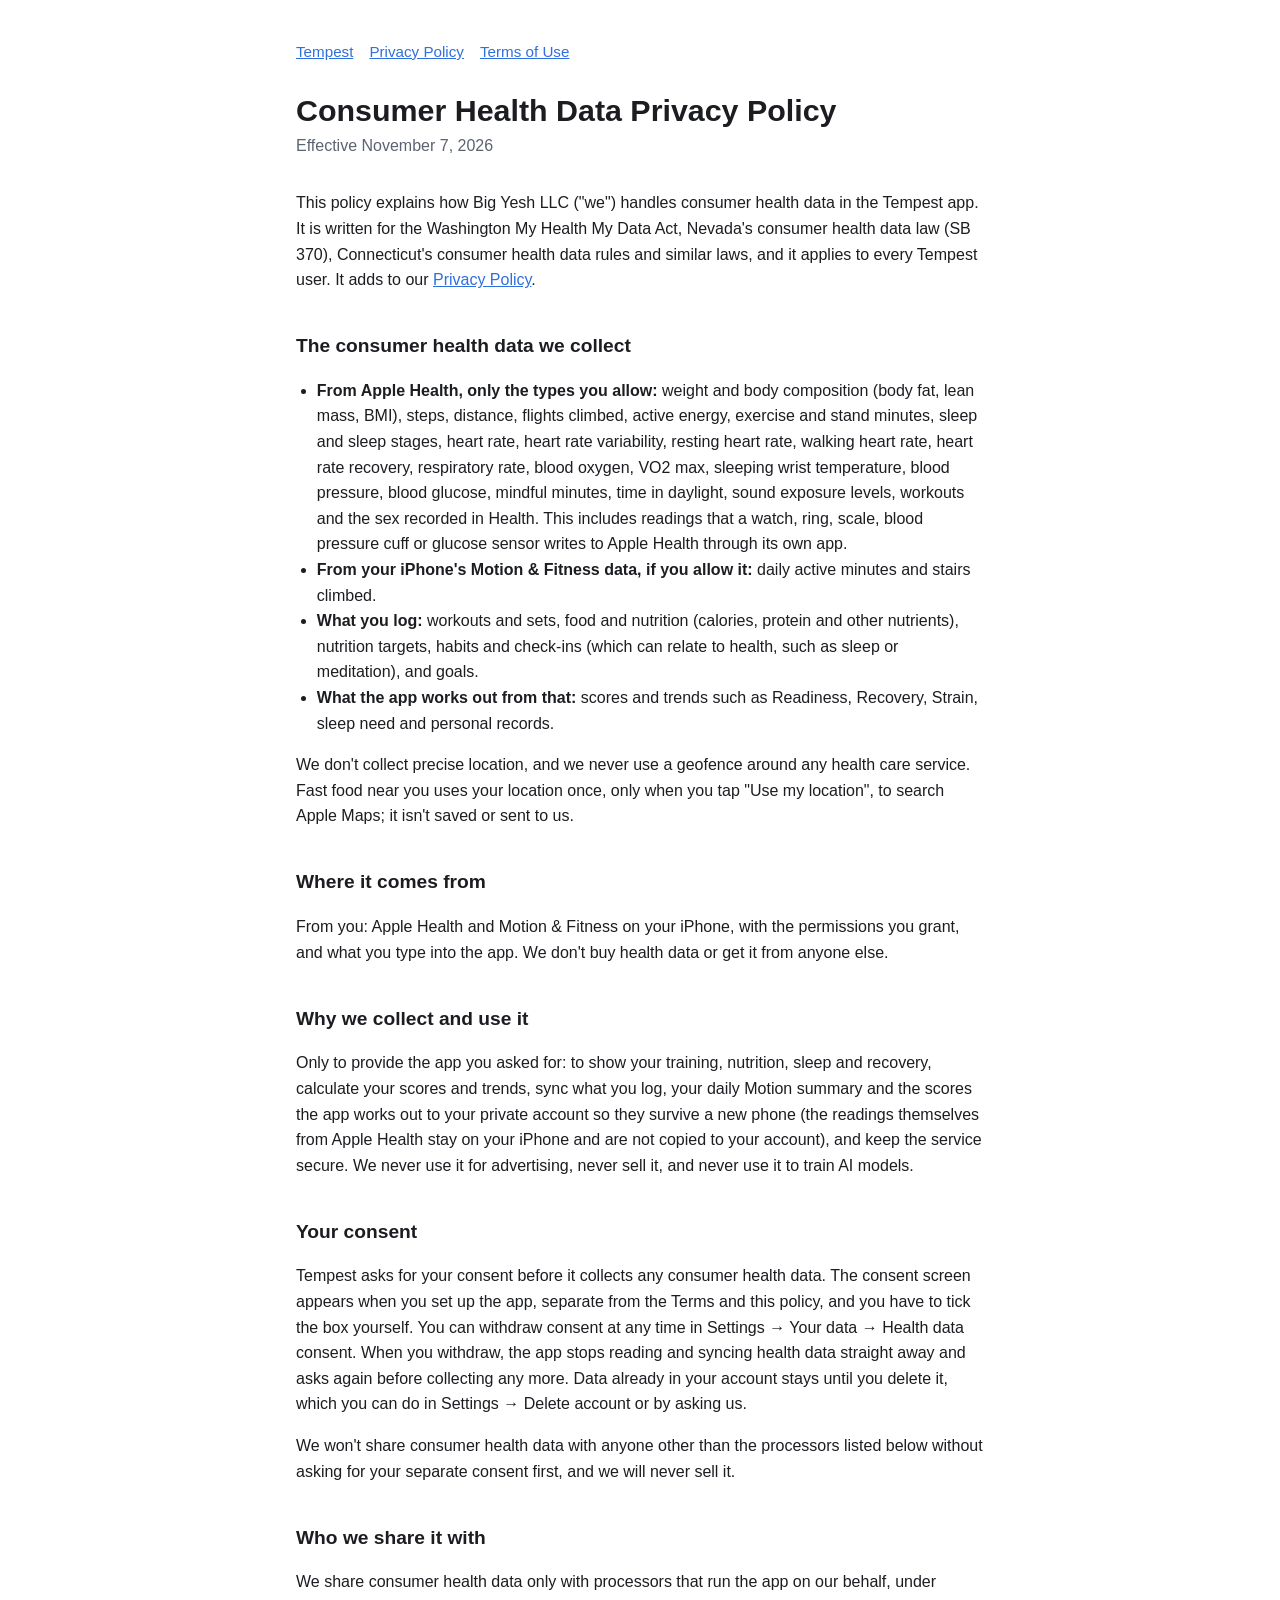
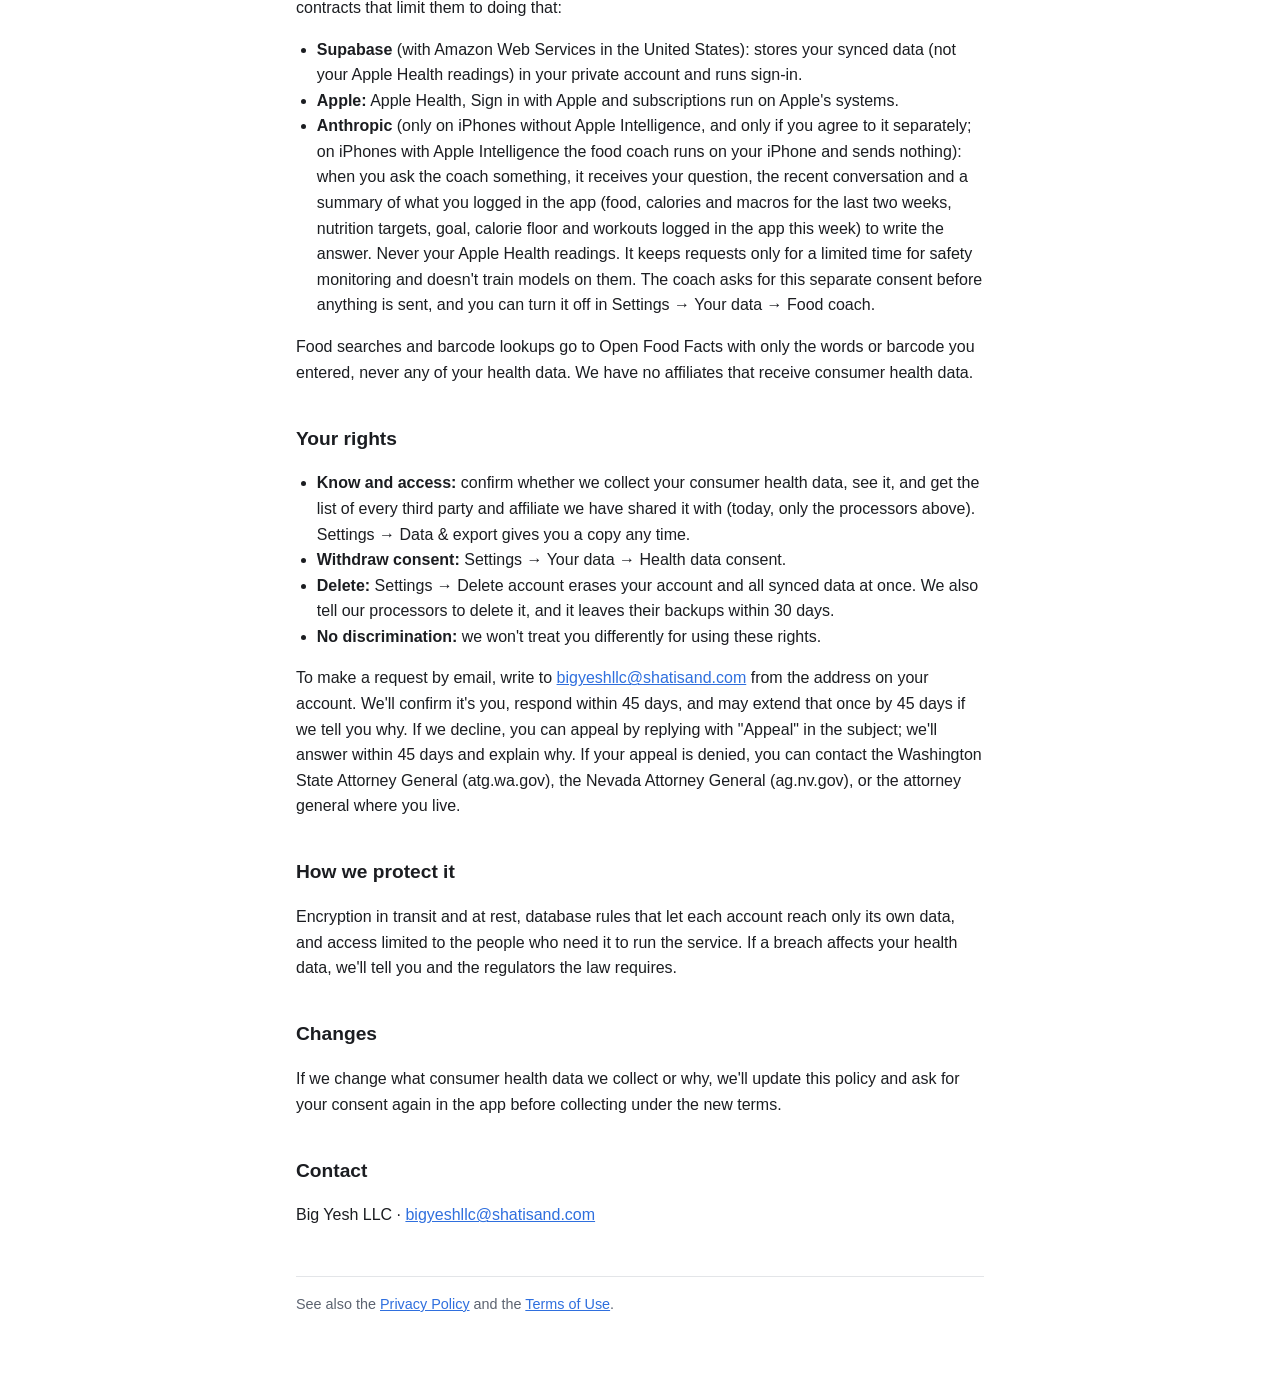
==== health-data/index.html @ bd9cf1a5 "Privacy and health data: on-device food coach, fast food near you, full Health type list Co-Authored" ====
<!doctype html>
<html lang="en"><head><meta charset="utf-8"><meta name="viewport" content="width=device-width,initial-scale=1">
<title>Tempest Consumer Health Data Policy</title><link rel="stylesheet" href="../style.css"></head>
<body><main>
<nav><a href="../">Tempest</a><a href="../privacy/">Privacy Policy</a><a href="../terms/">Terms of Use</a></nav>
<h1>Consumer Health Data Privacy Policy</h1>
<p class="meta">Effective November 7, 2026</p>

<p>This policy explains how Big Yesh LLC ("we") handles consumer health data in the Tempest app. It is written for the Washington My Health My Data Act, Nevada's consumer health data law (SB 370), Connecticut's consumer health data rules and similar laws, and it applies to every Tempest user. It adds to our <a href="../privacy/">Privacy Policy</a>.</p>

<h2>The consumer health data we collect</h2>
<ul>
<li><strong>From Apple Health, only the types you allow:</strong> weight and body composition (body fat, lean mass, BMI), steps, distance, flights climbed, active energy, exercise and stand minutes, sleep and sleep stages, heart rate, heart rate variability, resting heart rate, walking heart rate, heart rate recovery, respiratory rate, blood oxygen, VO2 max, sleeping wrist temperature, blood pressure, blood glucose, mindful minutes, time in daylight, sound exposure levels, workouts and the sex recorded in Health. This includes readings that a watch, ring, scale, blood pressure cuff or glucose sensor writes to Apple Health through its own app.</li>
<li><strong>From your iPhone's Motion &amp; Fitness data, if you allow it:</strong> daily active minutes and stairs climbed.</li>
<li><strong>What you log:</strong> workouts and sets, food and nutrition (calories, protein and other nutrients), nutrition targets, habits and check-ins (which can relate to health, such as sleep or meditation), and goals.</li>
<li><strong>What the app works out from that:</strong> scores and trends such as Readiness, Recovery, Strain, sleep need and personal records.</li>
</ul>
<p>We don't collect precise location, and we never use a geofence around any health care service. Fast food near you uses your location once, only when you tap "Use my location", to search Apple Maps; it isn't saved or sent to us.</p>

<h2>Where it comes from</h2>
<p>From you: Apple Health and Motion &amp; Fitness on your iPhone, with the permissions you grant, and what you type into the app. We don't buy health data or get it from anyone else.</p>

<h2>Why we collect and use it</h2>
<p>Only to provide the app you asked for: to show your training, nutrition, sleep and recovery, calculate your scores and trends, sync what you log, your daily Motion summary and the scores the app works out to your private account so they survive a new phone (the readings themselves from Apple Health stay on your iPhone and are not copied to your account), and keep the service secure. We never use it for advertising, never sell it, and never use it to train AI models.</p>

<h2>Your consent</h2>
<p>Tempest asks for your consent before it collects any consumer health data. The consent screen appears when you set up the app, separate from the Terms and this policy, and you have to tick the box yourself. You can withdraw consent at any time in Settings &rarr; Your data &rarr; Health data consent. When you withdraw, the app stops reading and syncing health data straight away and asks again before collecting any more. Data already in your account stays until you delete it, which you can do in Settings &rarr; Delete account or by asking us.</p>
<p>We won't share consumer health data with anyone other than the processors listed below without asking for your separate consent first, and we will never sell it.</p>

<h2>Who we share it with</h2>
<p>We share consumer health data only with processors that run the app on our behalf, under contracts that limit them to doing that:</p>
<ul>
<li><strong>Supabase</strong> (with Amazon Web Services in the United States): stores your synced data (not your Apple Health readings) in your private account and runs sign-in.</li>
<li><strong>Apple:</strong> Apple Health, Sign in with Apple and subscriptions run on Apple's systems.</li>
<li><strong>Anthropic</strong> (only on iPhones without Apple Intelligence, and only if you agree to it separately; on iPhones with Apple Intelligence the food coach runs on your iPhone and sends nothing): when you ask the coach something, it receives your question, the recent conversation and a summary of what you logged in the app (food, calories and macros for the last two weeks, nutrition targets, goal, calorie floor and workouts logged in the app this week) to write the answer. Never your Apple Health readings. It keeps requests only for a limited time for safety monitoring and doesn't train models on them. The coach asks for this separate consent before anything is sent, and you can turn it off in Settings &rarr; Your data &rarr; Food coach.</li>
</ul>
<p>Food searches and barcode lookups go to Open Food Facts with only the words or barcode you entered, never any of your health data. We have no affiliates that receive consumer health data.</p>

<h2>Your rights</h2>
<ul>
<li><strong>Know and access:</strong> confirm whether we collect your consumer health data, see it, and get the list of every third party and affiliate we have shared it with (today, only the processors above). Settings &rarr; Data &amp; export gives you a copy any time.</li>
<li><strong>Withdraw consent:</strong> Settings &rarr; Your data &rarr; Health data consent.</li>
<li><strong>Delete:</strong> Settings &rarr; Delete account erases your account and all synced data at once. We also tell our processors to delete it, and it leaves their backups within 30 days.</li>
<li><strong>No discrimination:</strong> we won't treat you differently for using these rights.</li>
</ul>
<p>To make a request by email, write to <a href="mailto:bigyeshllc@shatisand.com">bigyeshllc@shatisand.com</a> from the address on your account. We'll confirm it's you, respond within 45 days, and may extend that once by 45 days if we tell you why. If we decline, you can appeal by replying with "Appeal" in the subject; we'll answer within 45 days and explain why. If your appeal is denied, you can contact the Washington State Attorney General (atg.wa.gov), the Nevada Attorney General (ag.nv.gov), or the attorney general where you live.</p>

<h2>How we protect it</h2>
<p>Encryption in transit and at rest, database rules that let each account reach only its own data, and access limited to the people who need it to run the service. If a breach affects your health data, we'll tell you and the regulators the law requires.</p>

<h2>Changes</h2>
<p>If we change what consumer health data we collect or why, we'll update this policy and ask for your consent again in the app before collecting under the new terms.</p>

<h2>Contact</h2>
<p>Big Yesh LLC · <a href="mailto:bigyeshllc@shatisand.com">bigyeshllc@shatisand.com</a></p>
<footer>See also the <a href="../privacy/">Privacy Policy</a> and the <a href="../terms/">Terms of Use</a>.</footer>
</main></body></html>
---- style.css ----
:root{--bg:#fff;--fg:#1b1d21;--muted:#5c6370;--line:#e3e5e8;--accent:#2f6fde}
@media (prefers-color-scheme:dark){:root{--bg:#111316;--fg:#e8eaed;--muted:#9aa1ab;--line:#2a2e34;--accent:#7aa7ff}}
*{box-sizing:border-box}
body{margin:0;background:var(--bg);color:var(--fg);font:16px/1.6 -apple-system,BlinkMacSystemFont,"Segoe UI",Roboto,Helvetica,Arial,sans-serif}
main{max-width:720px;margin:0 auto;padding:40px 16px 64px}
h1{font-size:1.9rem;line-height:1.2;margin:0 0 4px}
h2{font-size:1.2rem;margin:2em 0 .4em}
p,li{color:var(--fg)}
.meta{color:var(--muted);margin:0 0 2em}
a{color:var(--accent)}
nav{font-size:.95rem;margin-bottom:28px}
nav a{margin-right:16px}
footer{margin-top:48px;padding-top:16px;border-top:1px solid var(--line);color:var(--muted);font-size:.9rem}
ul{padding-left:1.3em}
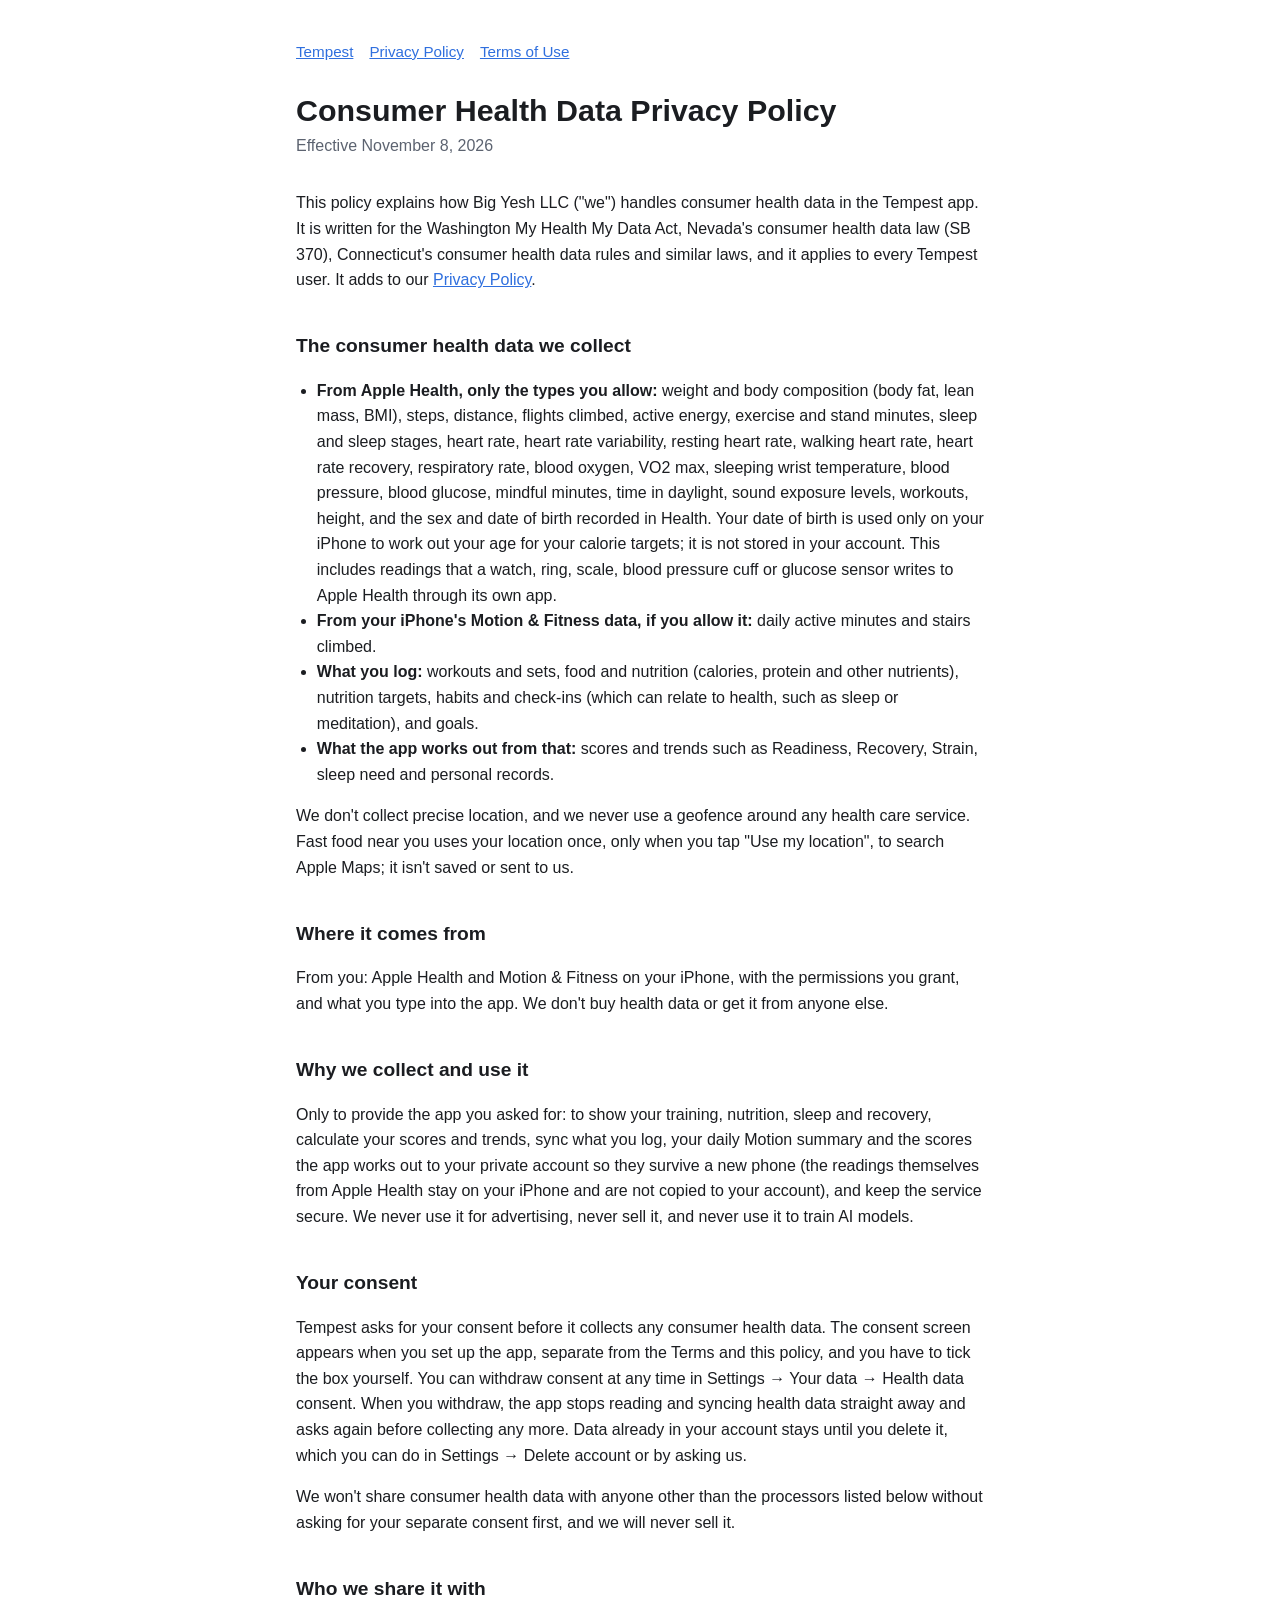
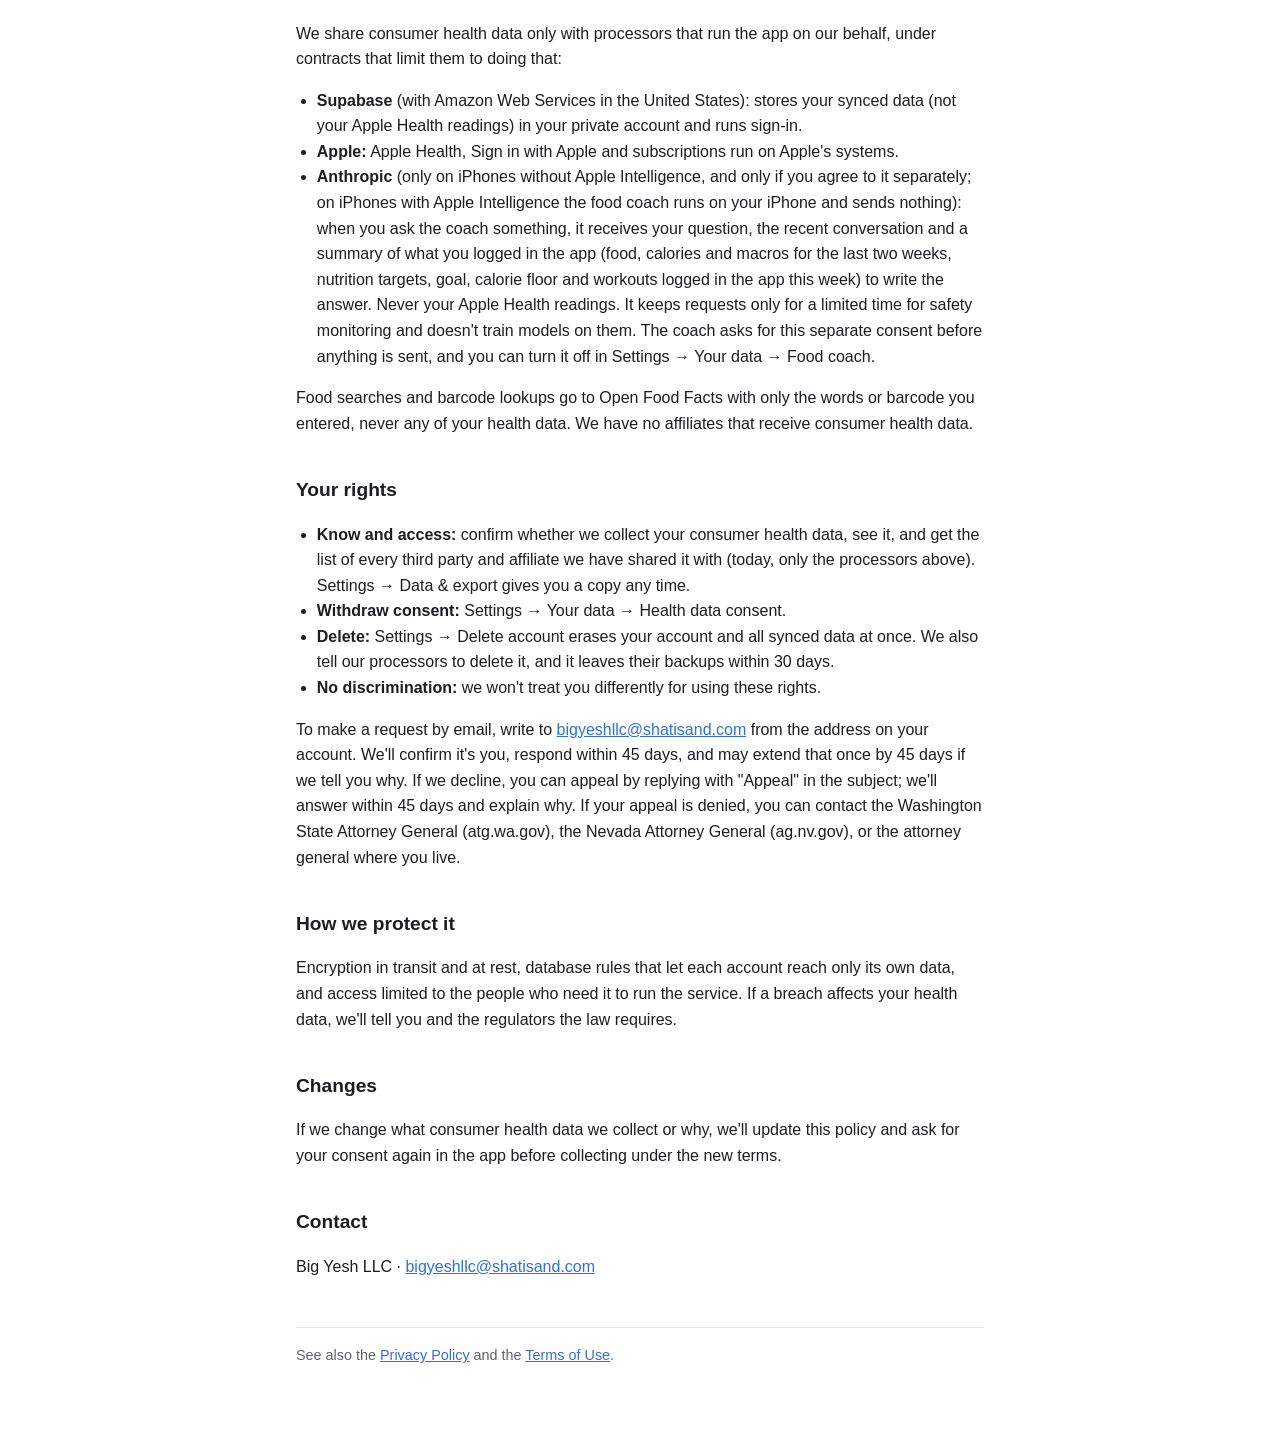
==== commit 4017b8a9: "Health data policy: date of birth and height from Apple Health" ====
--- a/health-data/index.html
+++ b/health-data/index.html
@@ -4,13 +4,13 @@
 <body><main>
 <nav><a href="../">Tempest</a><a href="../privacy/">Privacy Policy</a><a href="../terms/">Terms of Use</a></nav>
 <h1>Consumer Health Data Privacy Policy</h1>
-<p class="meta">Effective November 7, 2026</p>
+<p class="meta">Effective November 8, 2026</p>
 
 <p>This policy explains how Big Yesh LLC ("we") handles consumer health data in the Tempest app. It is written for the Washington My Health My Data Act, Nevada's consumer health data law (SB 370), Connecticut's consumer health data rules and similar laws, and it applies to every Tempest user. It adds to our <a href="../privacy/">Privacy Policy</a>.</p>
 
 <h2>The consumer health data we collect</h2>
 <ul>
-<li><strong>From Apple Health, only the types you allow:</strong> weight and body composition (body fat, lean mass, BMI), steps, distance, flights climbed, active energy, exercise and stand minutes, sleep and sleep stages, heart rate, heart rate variability, resting heart rate, walking heart rate, heart rate recovery, respiratory rate, blood oxygen, VO2 max, sleeping wrist temperature, blood pressure, blood glucose, mindful minutes, time in daylight, sound exposure levels, workouts and the sex recorded in Health. This includes readings that a watch, ring, scale, blood pressure cuff or glucose sensor writes to Apple Health through its own app.</li>
+<li><strong>From Apple Health, only the types you allow:</strong> weight and body composition (body fat, lean mass, BMI), steps, distance, flights climbed, active energy, exercise and stand minutes, sleep and sleep stages, heart rate, heart rate variability, resting heart rate, walking heart rate, heart rate recovery, respiratory rate, blood oxygen, VO2 max, sleeping wrist temperature, blood pressure, blood glucose, mindful minutes, time in daylight, sound exposure levels, workouts, height, and the sex and date of birth recorded in Health. Your date of birth is used only on your iPhone to work out your age for your calorie targets; it is not stored in your account. This includes readings that a watch, ring, scale, blood pressure cuff or glucose sensor writes to Apple Health through its own app.</li>
 <li><strong>From your iPhone's Motion &amp; Fitness data, if you allow it:</strong> daily active minutes and stairs climbed.</li>
 <li><strong>What you log:</strong> workouts and sets, food and nutrition (calories, protein and other nutrients), nutrition targets, habits and check-ins (which can relate to health, such as sleep or meditation), and goals.</li>
 <li><strong>What the app works out from that:</strong> scores and trends such as Readiness, Recovery, Strain, sleep need and personal records.</li>
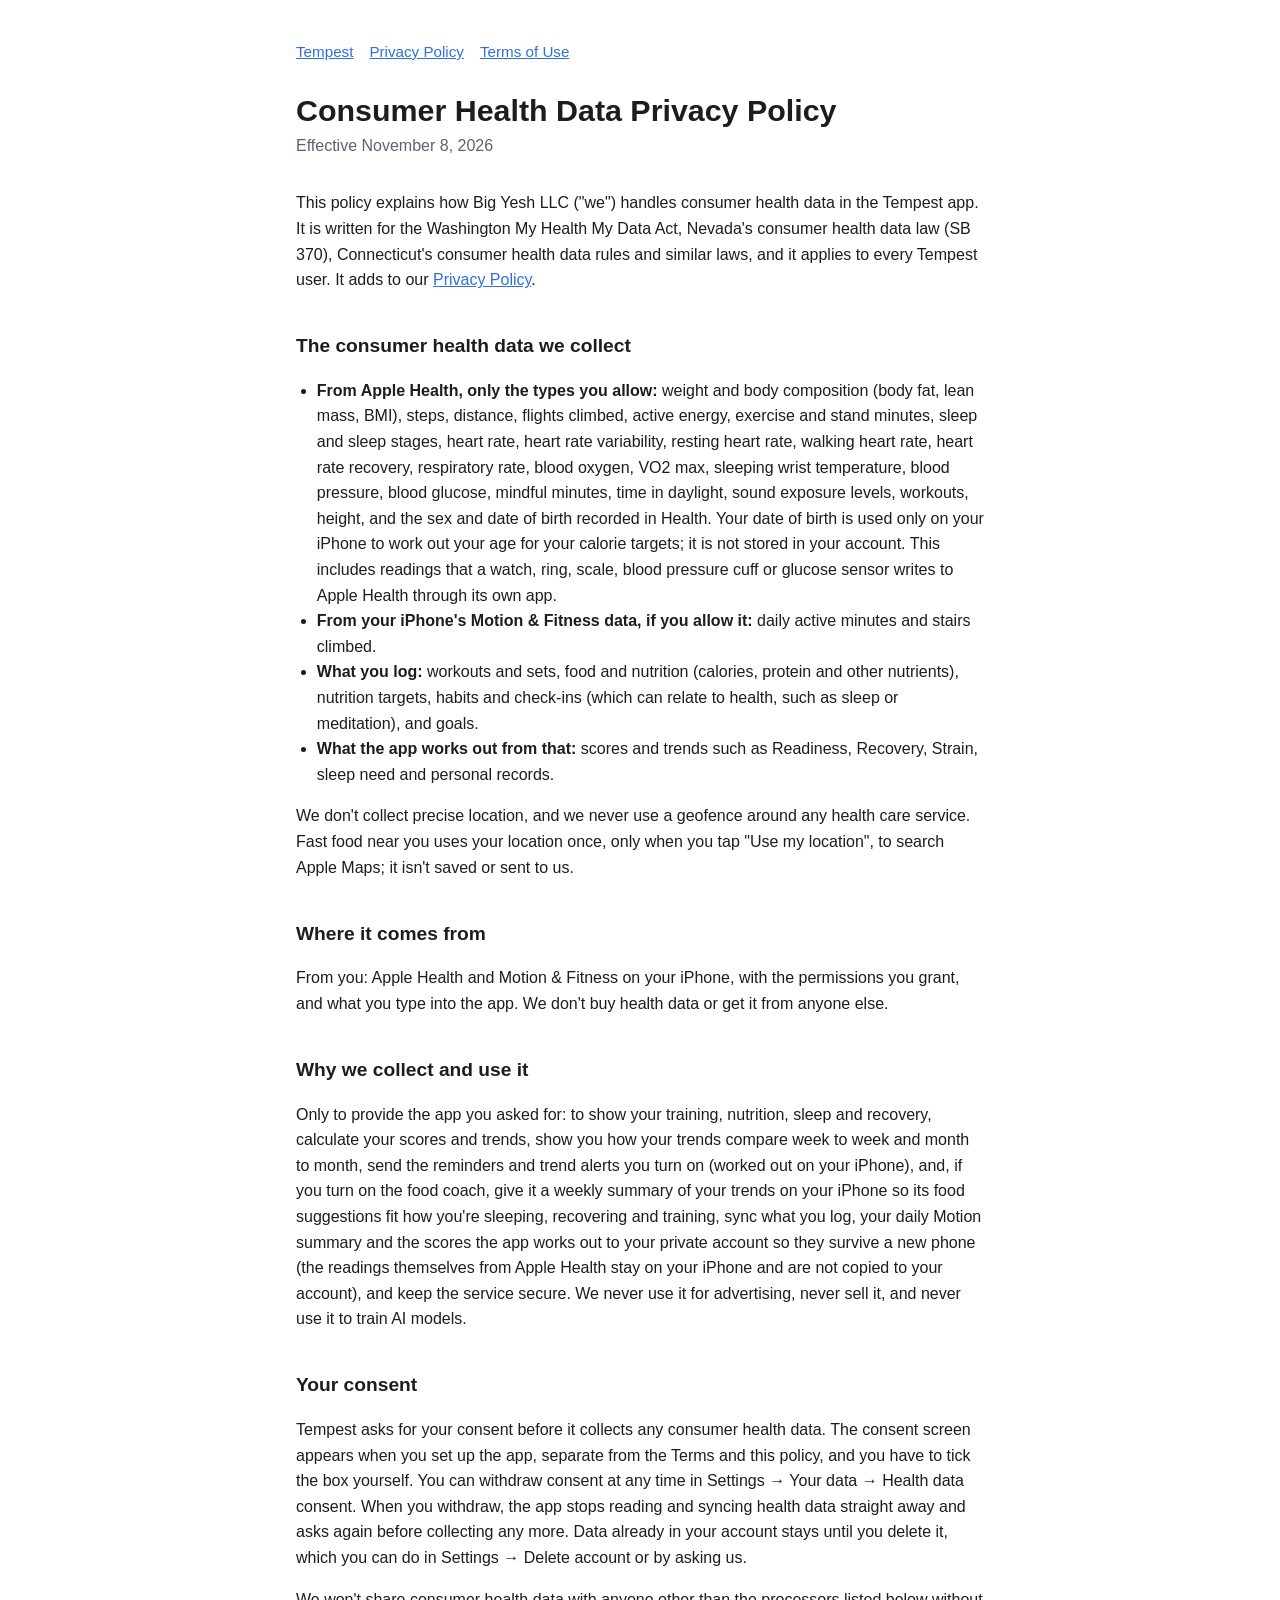
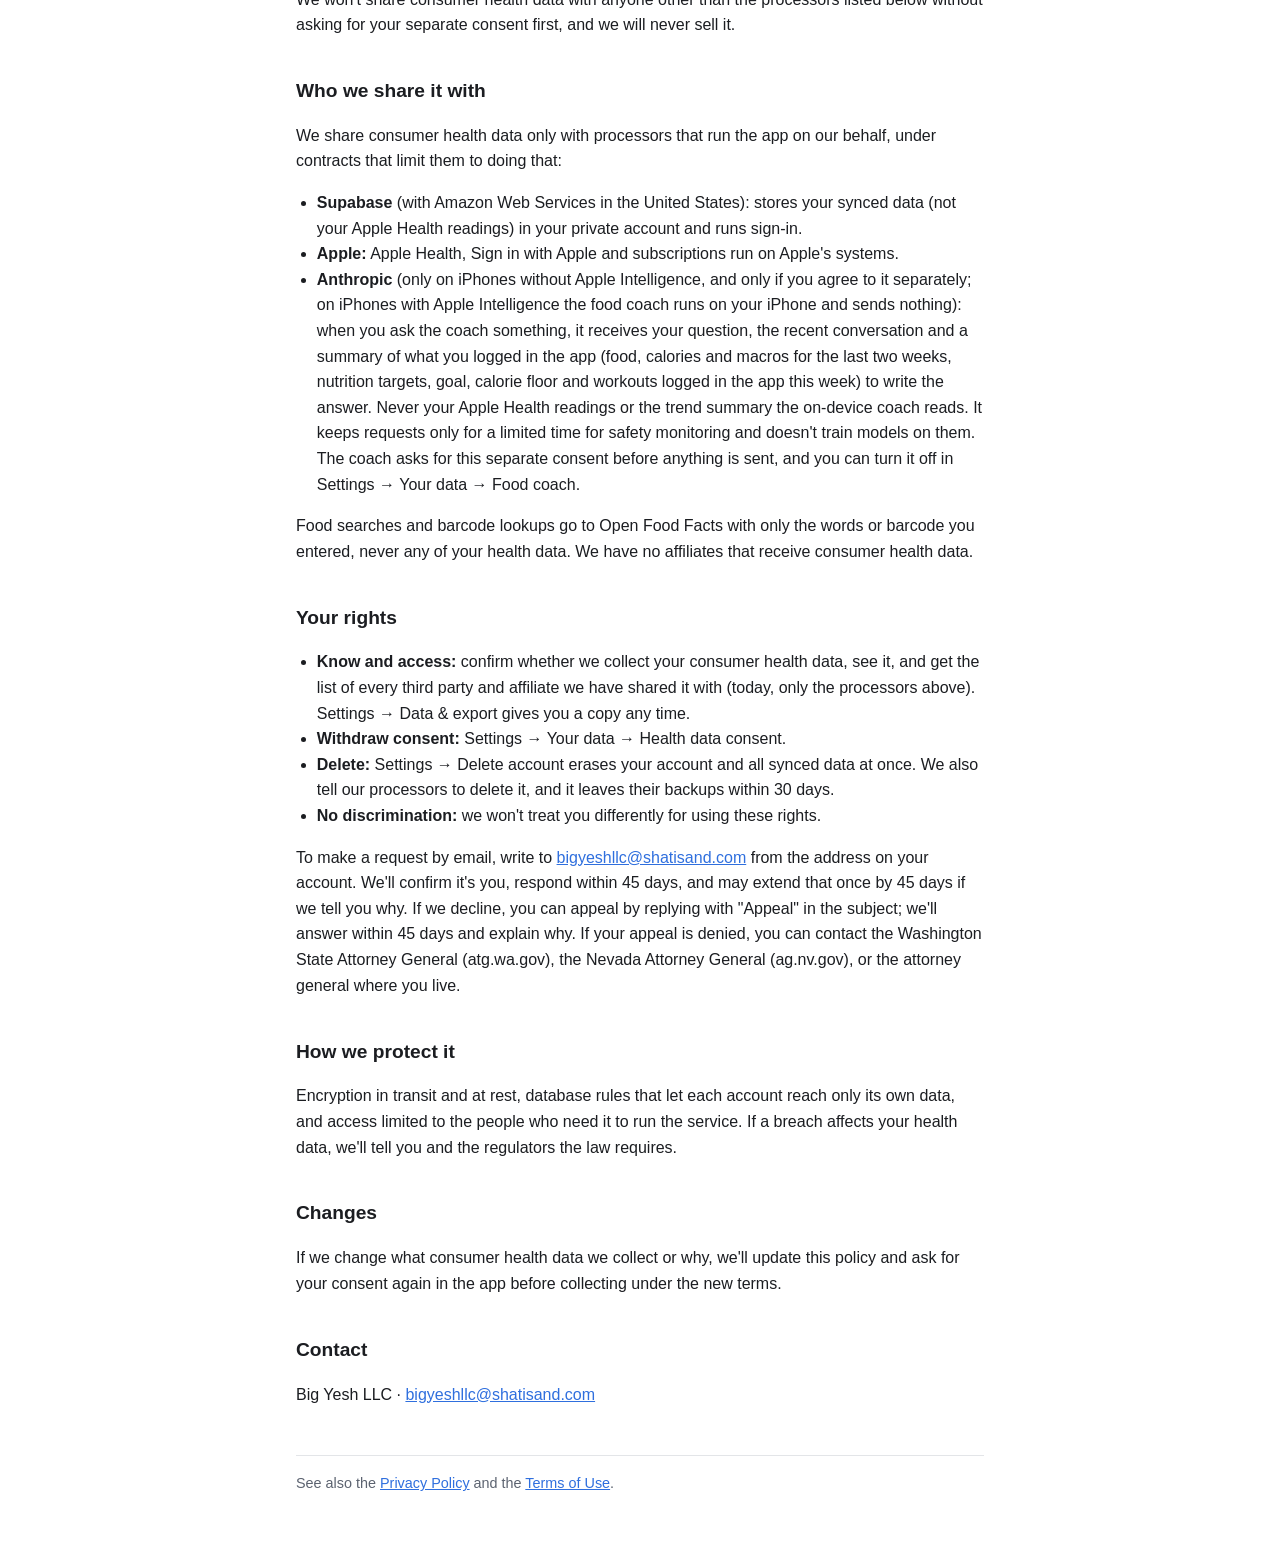
==== commit b954ed37: "Privacy and health data: the on-device food coach reads a weekly Apple Health trend summary" ====
--- a/health-data/index.html
+++ b/health-data/index.html
@@ -21,7 +21,7 @@
 <p>From you: Apple Health and Motion &amp; Fitness on your iPhone, with the permissions you grant, and what you type into the app. We don't buy health data or get it from anyone else.</p>
 
 <h2>Why we collect and use it</h2>
-<p>Only to provide the app you asked for: to show your training, nutrition, sleep and recovery, calculate your scores and trends, sync what you log, your daily Motion summary and the scores the app works out to your private account so they survive a new phone (the readings themselves from Apple Health stay on your iPhone and are not copied to your account), and keep the service secure. We never use it for advertising, never sell it, and never use it to train AI models.</p>
+<p>Only to provide the app you asked for: to show your training, nutrition, sleep and recovery, calculate your scores and trends, show you how your trends compare week to week and month to month, send the reminders and trend alerts you turn on (worked out on your iPhone), and, if you turn on the food coach, give it a weekly summary of your trends on your iPhone so its food suggestions fit how you're sleeping, recovering and training, sync what you log, your daily Motion summary and the scores the app works out to your private account so they survive a new phone (the readings themselves from Apple Health stay on your iPhone and are not copied to your account), and keep the service secure. We never use it for advertising, never sell it, and never use it to train AI models.</p>
 
 <h2>Your consent</h2>
 <p>Tempest asks for your consent before it collects any consumer health data. The consent screen appears when you set up the app, separate from the Terms and this policy, and you have to tick the box yourself. You can withdraw consent at any time in Settings &rarr; Your data &rarr; Health data consent. When you withdraw, the app stops reading and syncing health data straight away and asks again before collecting any more. Data already in your account stays until you delete it, which you can do in Settings &rarr; Delete account or by asking us.</p>
@@ -32,7 +32,7 @@
 <ul>
 <li><strong>Supabase</strong> (with Amazon Web Services in the United States): stores your synced data (not your Apple Health readings) in your private account and runs sign-in.</li>
 <li><strong>Apple:</strong> Apple Health, Sign in with Apple and subscriptions run on Apple's systems.</li>
-<li><strong>Anthropic</strong> (only on iPhones without Apple Intelligence, and only if you agree to it separately; on iPhones with Apple Intelligence the food coach runs on your iPhone and sends nothing): when you ask the coach something, it receives your question, the recent conversation and a summary of what you logged in the app (food, calories and macros for the last two weeks, nutrition targets, goal, calorie floor and workouts logged in the app this week) to write the answer. Never your Apple Health readings. It keeps requests only for a limited time for safety monitoring and doesn't train models on them. The coach asks for this separate consent before anything is sent, and you can turn it off in Settings &rarr; Your data &rarr; Food coach.</li>
+<li><strong>Anthropic</strong> (only on iPhones without Apple Intelligence, and only if you agree to it separately; on iPhones with Apple Intelligence the food coach runs on your iPhone and sends nothing): when you ask the coach something, it receives your question, the recent conversation and a summary of what you logged in the app (food, calories and macros for the last two weeks, nutrition targets, goal, calorie floor and workouts logged in the app this week) to write the answer. Never your Apple Health readings or the trend summary the on-device coach reads. It keeps requests only for a limited time for safety monitoring and doesn't train models on them. The coach asks for this separate consent before anything is sent, and you can turn it off in Settings &rarr; Your data &rarr; Food coach.</li>
 </ul>
 <p>Food searches and barcode lookups go to Open Food Facts with only the words or barcode you entered, never any of your health data. We have no affiliates that receive consumer health data.</p>
 
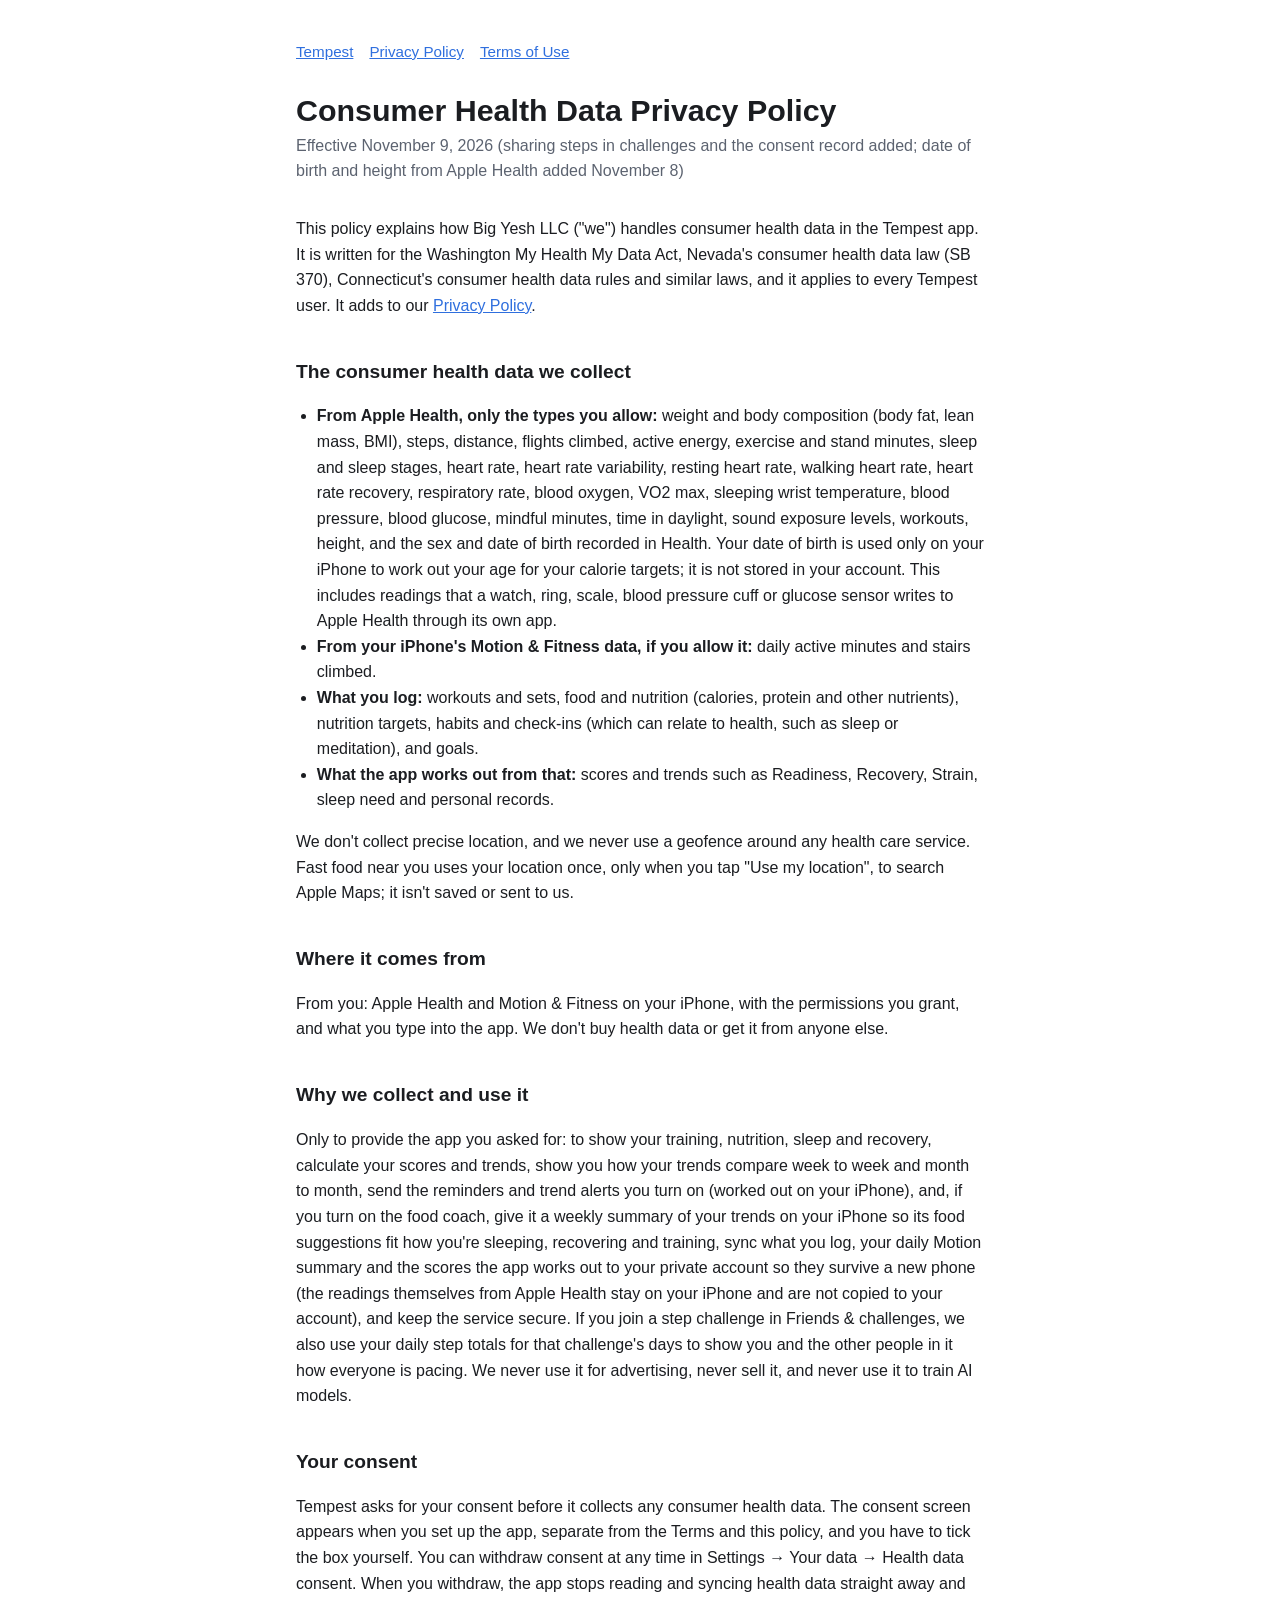
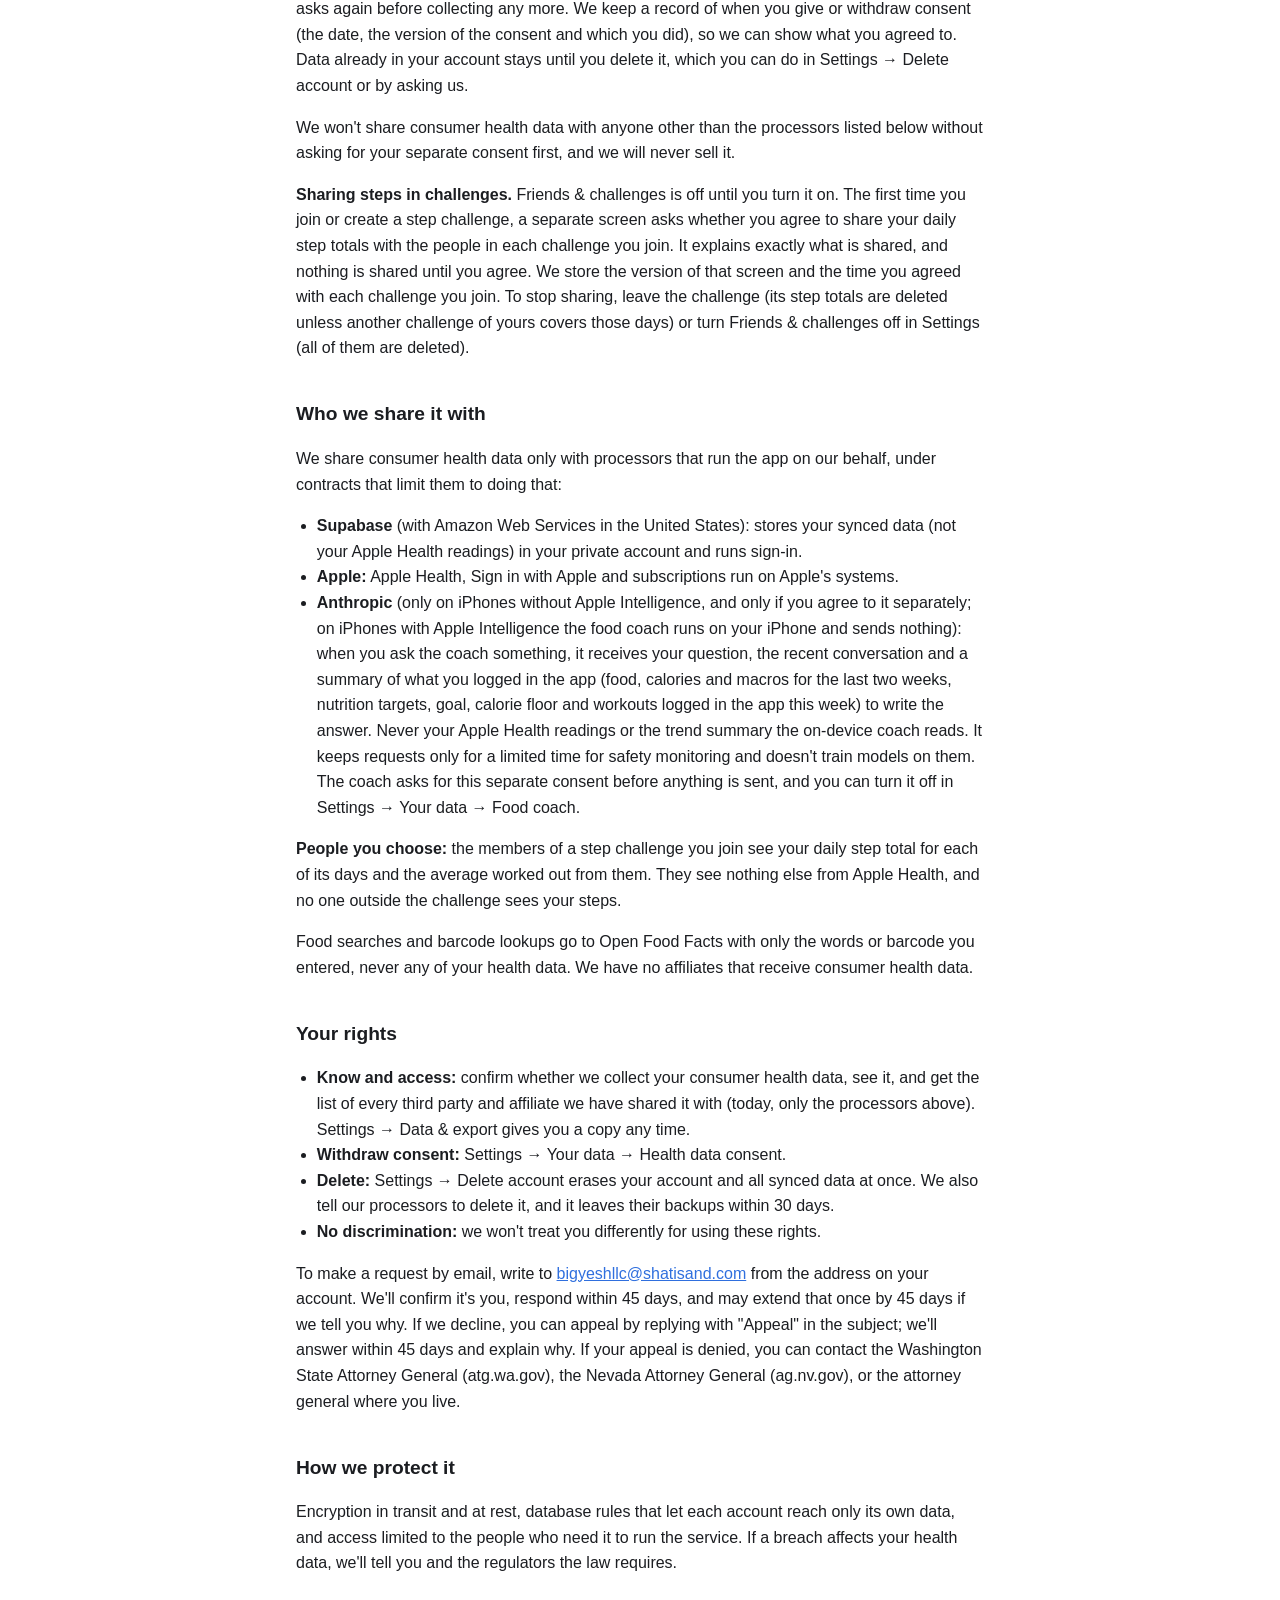
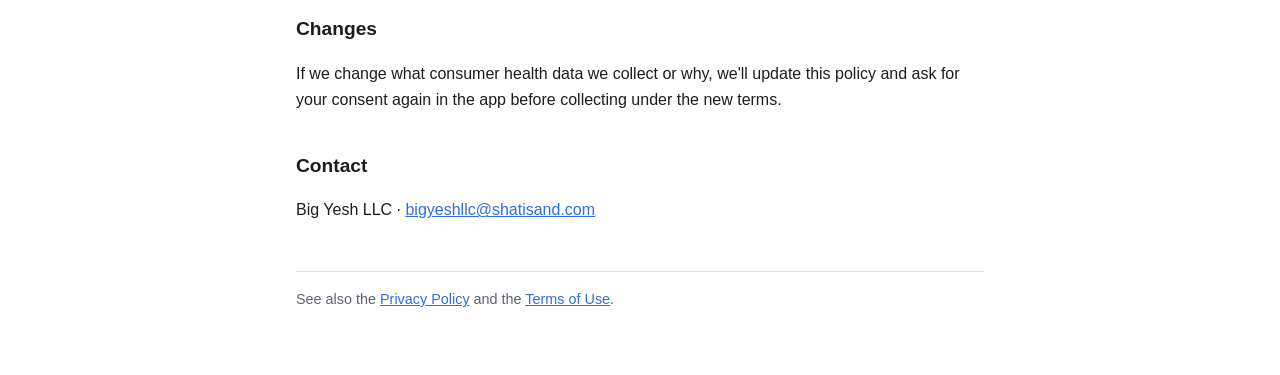
==== commit 6c64b840: "Friends & challenges, reactions, invites, shared recipes, consent record and coach health-profile li" ====
--- a/health-data/index.html
+++ b/health-data/index.html
@@ -4,7 +4,7 @@
 <body><main>
 <nav><a href="../">Tempest</a><a href="../privacy/">Privacy Policy</a><a href="../terms/">Terms of Use</a></nav>
 <h1>Consumer Health Data Privacy Policy</h1>
-<p class="meta">Effective November 8, 2026</p>
+<p class="meta">Effective November 9, 2026 (sharing steps in challenges and the consent record added; date of birth and height from Apple Health added November 8)</p>
 
 <p>This policy explains how Big Yesh LLC ("we") handles consumer health data in the Tempest app. It is written for the Washington My Health My Data Act, Nevada's consumer health data law (SB 370), Connecticut's consumer health data rules and similar laws, and it applies to every Tempest user. It adds to our <a href="../privacy/">Privacy Policy</a>.</p>
 
@@ -21,11 +21,12 @@
 <p>From you: Apple Health and Motion &amp; Fitness on your iPhone, with the permissions you grant, and what you type into the app. We don't buy health data or get it from anyone else.</p>
 
 <h2>Why we collect and use it</h2>
-<p>Only to provide the app you asked for: to show your training, nutrition, sleep and recovery, calculate your scores and trends, show you how your trends compare week to week and month to month, send the reminders and trend alerts you turn on (worked out on your iPhone), and, if you turn on the food coach, give it a weekly summary of your trends on your iPhone so its food suggestions fit how you're sleeping, recovering and training, sync what you log, your daily Motion summary and the scores the app works out to your private account so they survive a new phone (the readings themselves from Apple Health stay on your iPhone and are not copied to your account), and keep the service secure. We never use it for advertising, never sell it, and never use it to train AI models.</p>
+<p>Only to provide the app you asked for: to show your training, nutrition, sleep and recovery, calculate your scores and trends, show you how your trends compare week to week and month to month, send the reminders and trend alerts you turn on (worked out on your iPhone), and, if you turn on the food coach, give it a weekly summary of your trends on your iPhone so its food suggestions fit how you're sleeping, recovering and training, sync what you log, your daily Motion summary and the scores the app works out to your private account so they survive a new phone (the readings themselves from Apple Health stay on your iPhone and are not copied to your account), and keep the service secure. If you join a step challenge in Friends &amp; challenges, we also use your daily step totals for that challenge's days to show you and the other people in it how everyone is pacing. We never use it for advertising, never sell it, and never use it to train AI models.</p>
 
 <h2>Your consent</h2>
-<p>Tempest asks for your consent before it collects any consumer health data. The consent screen appears when you set up the app, separate from the Terms and this policy, and you have to tick the box yourself. You can withdraw consent at any time in Settings &rarr; Your data &rarr; Health data consent. When you withdraw, the app stops reading and syncing health data straight away and asks again before collecting any more. Data already in your account stays until you delete it, which you can do in Settings &rarr; Delete account or by asking us.</p>
+<p>Tempest asks for your consent before it collects any consumer health data. The consent screen appears when you set up the app, separate from the Terms and this policy, and you have to tick the box yourself. You can withdraw consent at any time in Settings &rarr; Your data &rarr; Health data consent. When you withdraw, the app stops reading and syncing health data straight away and asks again before collecting any more. We keep a record of when you give or withdraw consent (the date, the version of the consent and which you did), so we can show what you agreed to. Data already in your account stays until you delete it, which you can do in Settings &rarr; Delete account or by asking us.</p>
 <p>We won't share consumer health data with anyone other than the processors listed below without asking for your separate consent first, and we will never sell it.</p>
+<p><strong>Sharing steps in challenges.</strong> Friends &amp; challenges is off until you turn it on. The first time you join or create a step challenge, a separate screen asks whether you agree to share your daily step totals with the people in each challenge you join. It explains exactly what is shared, and nothing is shared until you agree. We store the version of that screen and the time you agreed with each challenge you join. To stop sharing, leave the challenge (its step totals are deleted unless another challenge of yours covers those days) or turn Friends &amp; challenges off in Settings (all of them are deleted).</p>
 
 <h2>Who we share it with</h2>
 <p>We share consumer health data only with processors that run the app on our behalf, under contracts that limit them to doing that:</p>
@@ -34,6 +35,7 @@
 <li><strong>Apple:</strong> Apple Health, Sign in with Apple and subscriptions run on Apple's systems.</li>
 <li><strong>Anthropic</strong> (only on iPhones without Apple Intelligence, and only if you agree to it separately; on iPhones with Apple Intelligence the food coach runs on your iPhone and sends nothing): when you ask the coach something, it receives your question, the recent conversation and a summary of what you logged in the app (food, calories and macros for the last two weeks, nutrition targets, goal, calorie floor and workouts logged in the app this week) to write the answer. Never your Apple Health readings or the trend summary the on-device coach reads. It keeps requests only for a limited time for safety monitoring and doesn't train models on them. The coach asks for this separate consent before anything is sent, and you can turn it off in Settings &rarr; Your data &rarr; Food coach.</li>
 </ul>
+<p><strong>People you choose:</strong> the members of a step challenge you join see your daily step total for each of its days and the average worked out from them. They see nothing else from Apple Health, and no one outside the challenge sees your steps.</p>
 <p>Food searches and barcode lookups go to Open Food Facts with only the words or barcode you entered, never any of your health data. We have no affiliates that receive consumer health data.</p>
 
 <h2>Your rights</h2>
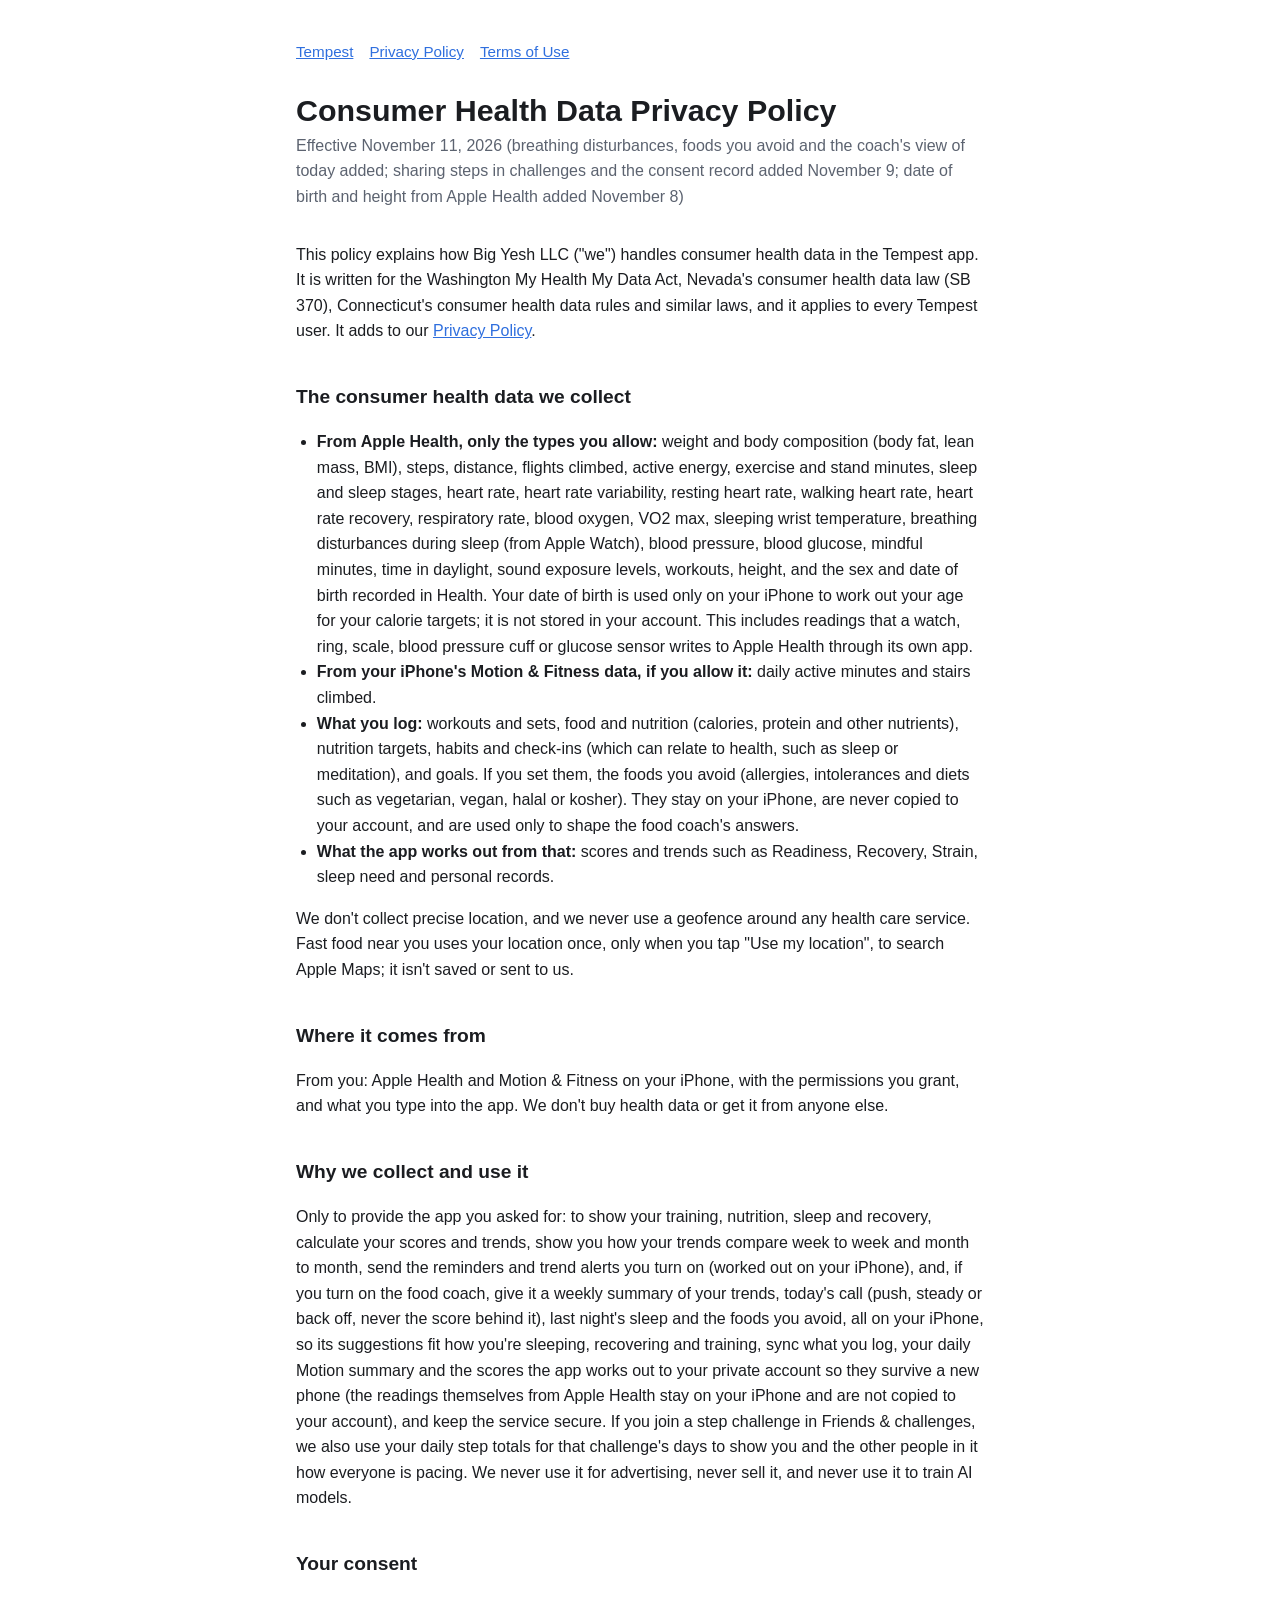
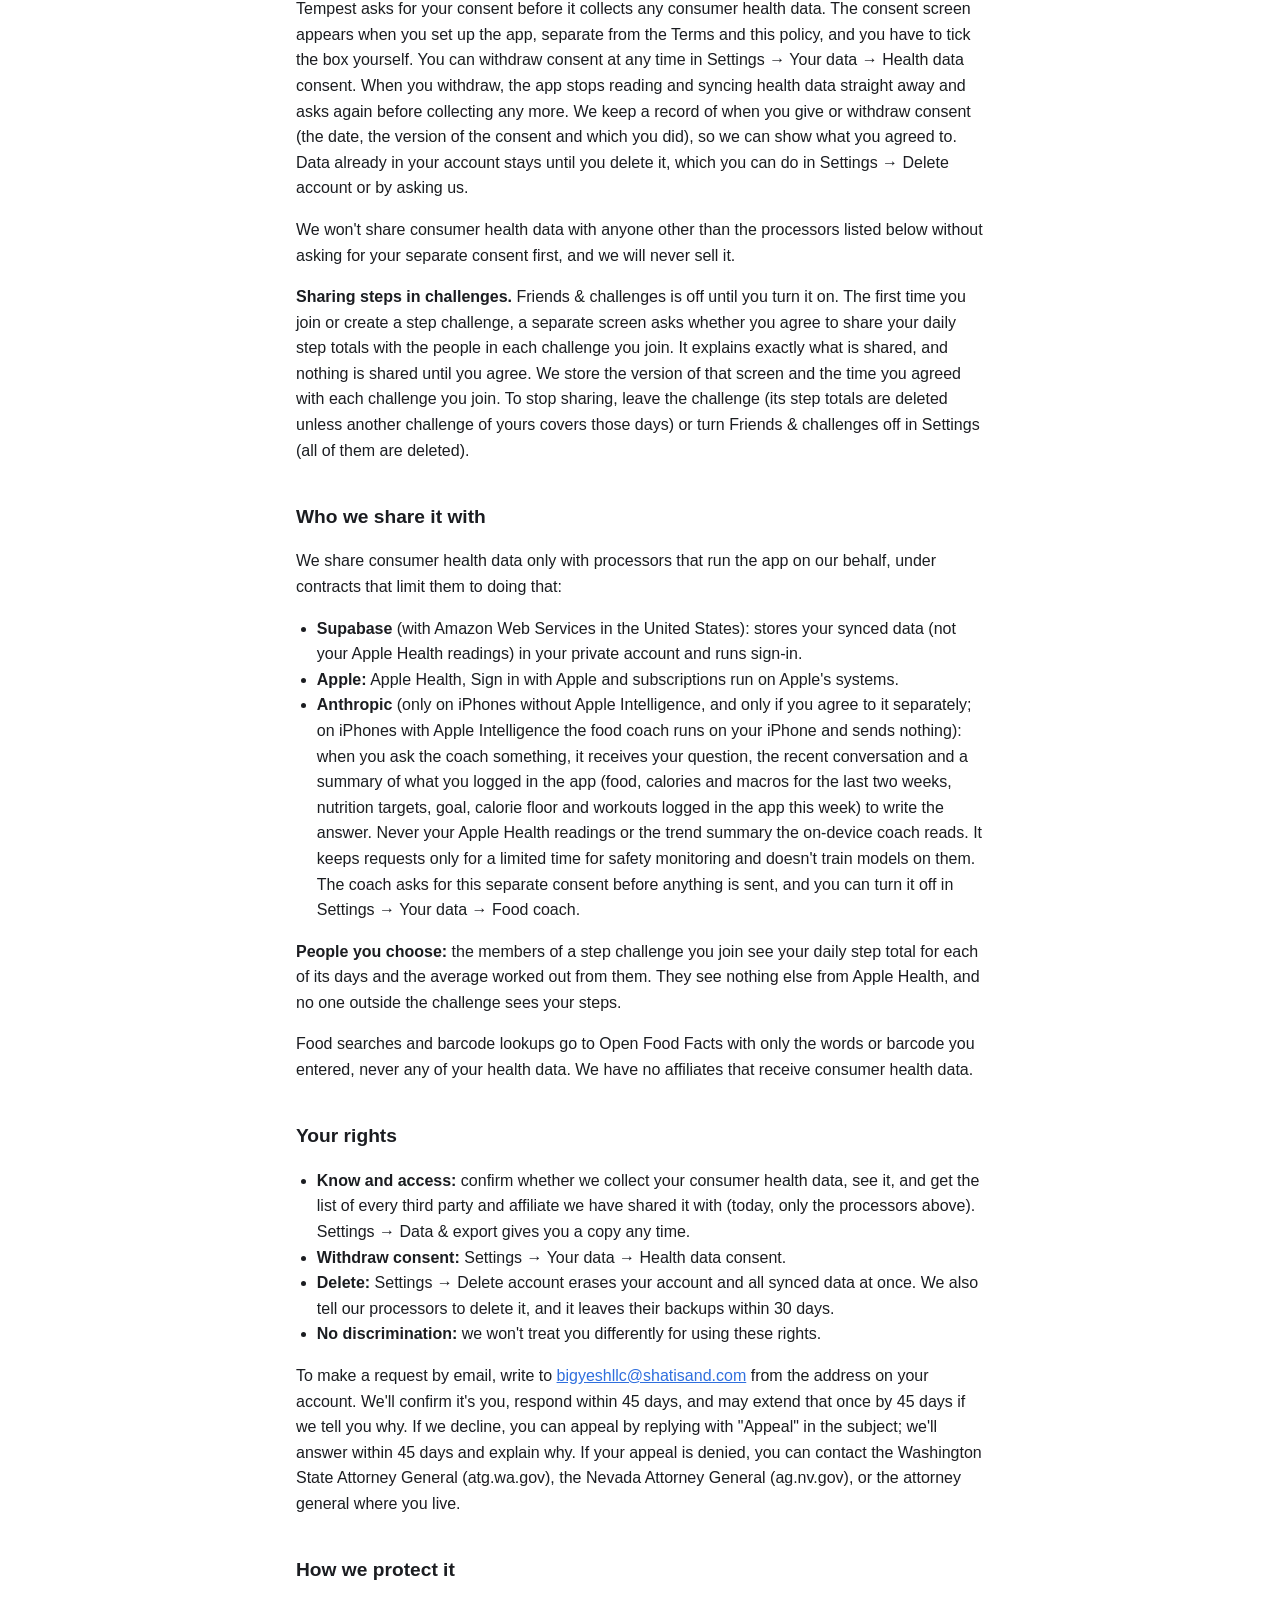
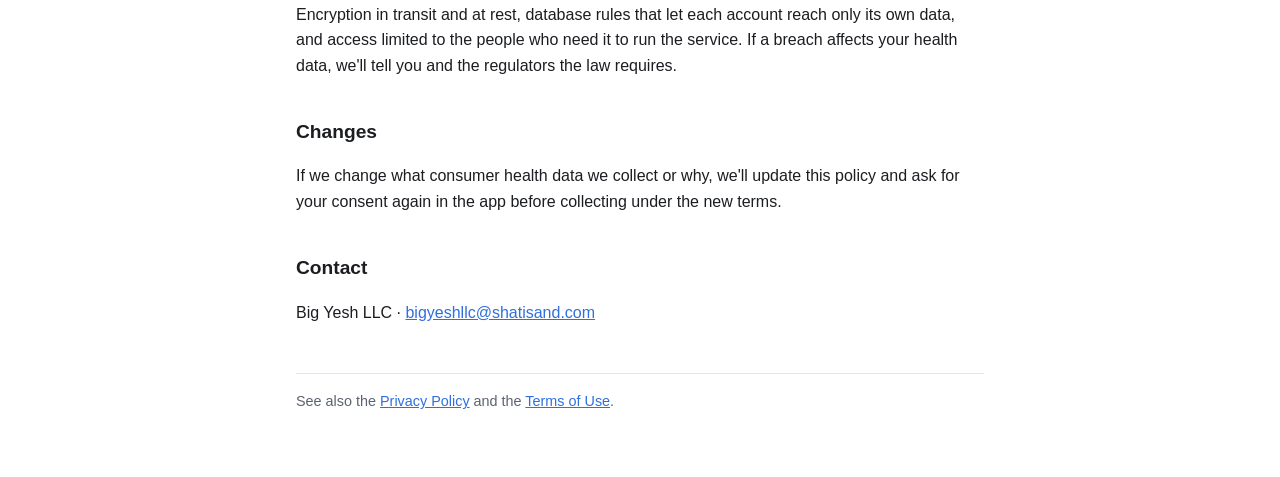
==== commit 6f734abd: "Health data policy: consent 4 (breathing disturbances, foods you avoid, the coach's view of today) C" ====
--- a/health-data/index.html
+++ b/health-data/index.html
@@ -4,15 +4,15 @@
 <body><main>
 <nav><a href="../">Tempest</a><a href="../privacy/">Privacy Policy</a><a href="../terms/">Terms of Use</a></nav>
 <h1>Consumer Health Data Privacy Policy</h1>
-<p class="meta">Effective November 9, 2026 (sharing steps in challenges and the consent record added; date of birth and height from Apple Health added November 8)</p>
+<p class="meta">Effective November 11, 2026 (breathing disturbances, foods you avoid and the coach's view of today added; sharing steps in challenges and the consent record added November 9; date of birth and height from Apple Health added November 8)</p>
 
 <p>This policy explains how Big Yesh LLC ("we") handles consumer health data in the Tempest app. It is written for the Washington My Health My Data Act, Nevada's consumer health data law (SB 370), Connecticut's consumer health data rules and similar laws, and it applies to every Tempest user. It adds to our <a href="../privacy/">Privacy Policy</a>.</p>
 
 <h2>The consumer health data we collect</h2>
 <ul>
-<li><strong>From Apple Health, only the types you allow:</strong> weight and body composition (body fat, lean mass, BMI), steps, distance, flights climbed, active energy, exercise and stand minutes, sleep and sleep stages, heart rate, heart rate variability, resting heart rate, walking heart rate, heart rate recovery, respiratory rate, blood oxygen, VO2 max, sleeping wrist temperature, blood pressure, blood glucose, mindful minutes, time in daylight, sound exposure levels, workouts, height, and the sex and date of birth recorded in Health. Your date of birth is used only on your iPhone to work out your age for your calorie targets; it is not stored in your account. This includes readings that a watch, ring, scale, blood pressure cuff or glucose sensor writes to Apple Health through its own app.</li>
+<li><strong>From Apple Health, only the types you allow:</strong> weight and body composition (body fat, lean mass, BMI), steps, distance, flights climbed, active energy, exercise and stand minutes, sleep and sleep stages, heart rate, heart rate variability, resting heart rate, walking heart rate, heart rate recovery, respiratory rate, blood oxygen, VO2 max, sleeping wrist temperature, breathing disturbances during sleep (from Apple Watch), blood pressure, blood glucose, mindful minutes, time in daylight, sound exposure levels, workouts, height, and the sex and date of birth recorded in Health. Your date of birth is used only on your iPhone to work out your age for your calorie targets; it is not stored in your account. This includes readings that a watch, ring, scale, blood pressure cuff or glucose sensor writes to Apple Health through its own app.</li>
 <li><strong>From your iPhone's Motion &amp; Fitness data, if you allow it:</strong> daily active minutes and stairs climbed.</li>
-<li><strong>What you log:</strong> workouts and sets, food and nutrition (calories, protein and other nutrients), nutrition targets, habits and check-ins (which can relate to health, such as sleep or meditation), and goals.</li>
+<li><strong>What you log:</strong> workouts and sets, food and nutrition (calories, protein and other nutrients), nutrition targets, habits and check-ins (which can relate to health, such as sleep or meditation), and goals. If you set them, the foods you avoid (allergies, intolerances and diets such as vegetarian, vegan, halal or kosher). They stay on your iPhone, are never copied to your account, and are used only to shape the food coach's answers.</li>
 <li><strong>What the app works out from that:</strong> scores and trends such as Readiness, Recovery, Strain, sleep need and personal records.</li>
 </ul>
 <p>We don't collect precise location, and we never use a geofence around any health care service. Fast food near you uses your location once, only when you tap "Use my location", to search Apple Maps; it isn't saved or sent to us.</p>
@@ -21,7 +21,7 @@
 <p>From you: Apple Health and Motion &amp; Fitness on your iPhone, with the permissions you grant, and what you type into the app. We don't buy health data or get it from anyone else.</p>
 
 <h2>Why we collect and use it</h2>
-<p>Only to provide the app you asked for: to show your training, nutrition, sleep and recovery, calculate your scores and trends, show you how your trends compare week to week and month to month, send the reminders and trend alerts you turn on (worked out on your iPhone), and, if you turn on the food coach, give it a weekly summary of your trends on your iPhone so its food suggestions fit how you're sleeping, recovering and training, sync what you log, your daily Motion summary and the scores the app works out to your private account so they survive a new phone (the readings themselves from Apple Health stay on your iPhone and are not copied to your account), and keep the service secure. If you join a step challenge in Friends &amp; challenges, we also use your daily step totals for that challenge's days to show you and the other people in it how everyone is pacing. We never use it for advertising, never sell it, and never use it to train AI models.</p>
+<p>Only to provide the app you asked for: to show your training, nutrition, sleep and recovery, calculate your scores and trends, show you how your trends compare week to week and month to month, send the reminders and trend alerts you turn on (worked out on your iPhone), and, if you turn on the food coach, give it a weekly summary of your trends, today's call (push, steady or back off, never the score behind it), last night's sleep and the foods you avoid, all on your iPhone, so its suggestions fit how you're sleeping, recovering and training, sync what you log, your daily Motion summary and the scores the app works out to your private account so they survive a new phone (the readings themselves from Apple Health stay on your iPhone and are not copied to your account), and keep the service secure. If you join a step challenge in Friends &amp; challenges, we also use your daily step totals for that challenge's days to show you and the other people in it how everyone is pacing. We never use it for advertising, never sell it, and never use it to train AI models.</p>
 
 <h2>Your consent</h2>
 <p>Tempest asks for your consent before it collects any consumer health data. The consent screen appears when you set up the app, separate from the Terms and this policy, and you have to tick the box yourself. You can withdraw consent at any time in Settings &rarr; Your data &rarr; Health data consent. When you withdraw, the app stops reading and syncing health data straight away and asks again before collecting any more. We keep a record of when you give or withdraw consent (the date, the version of the consent and which you did), so we can show what you agreed to. Data already in your account stays until you delete it, which you can do in Settings &rarr; Delete account or by asking us.</p>
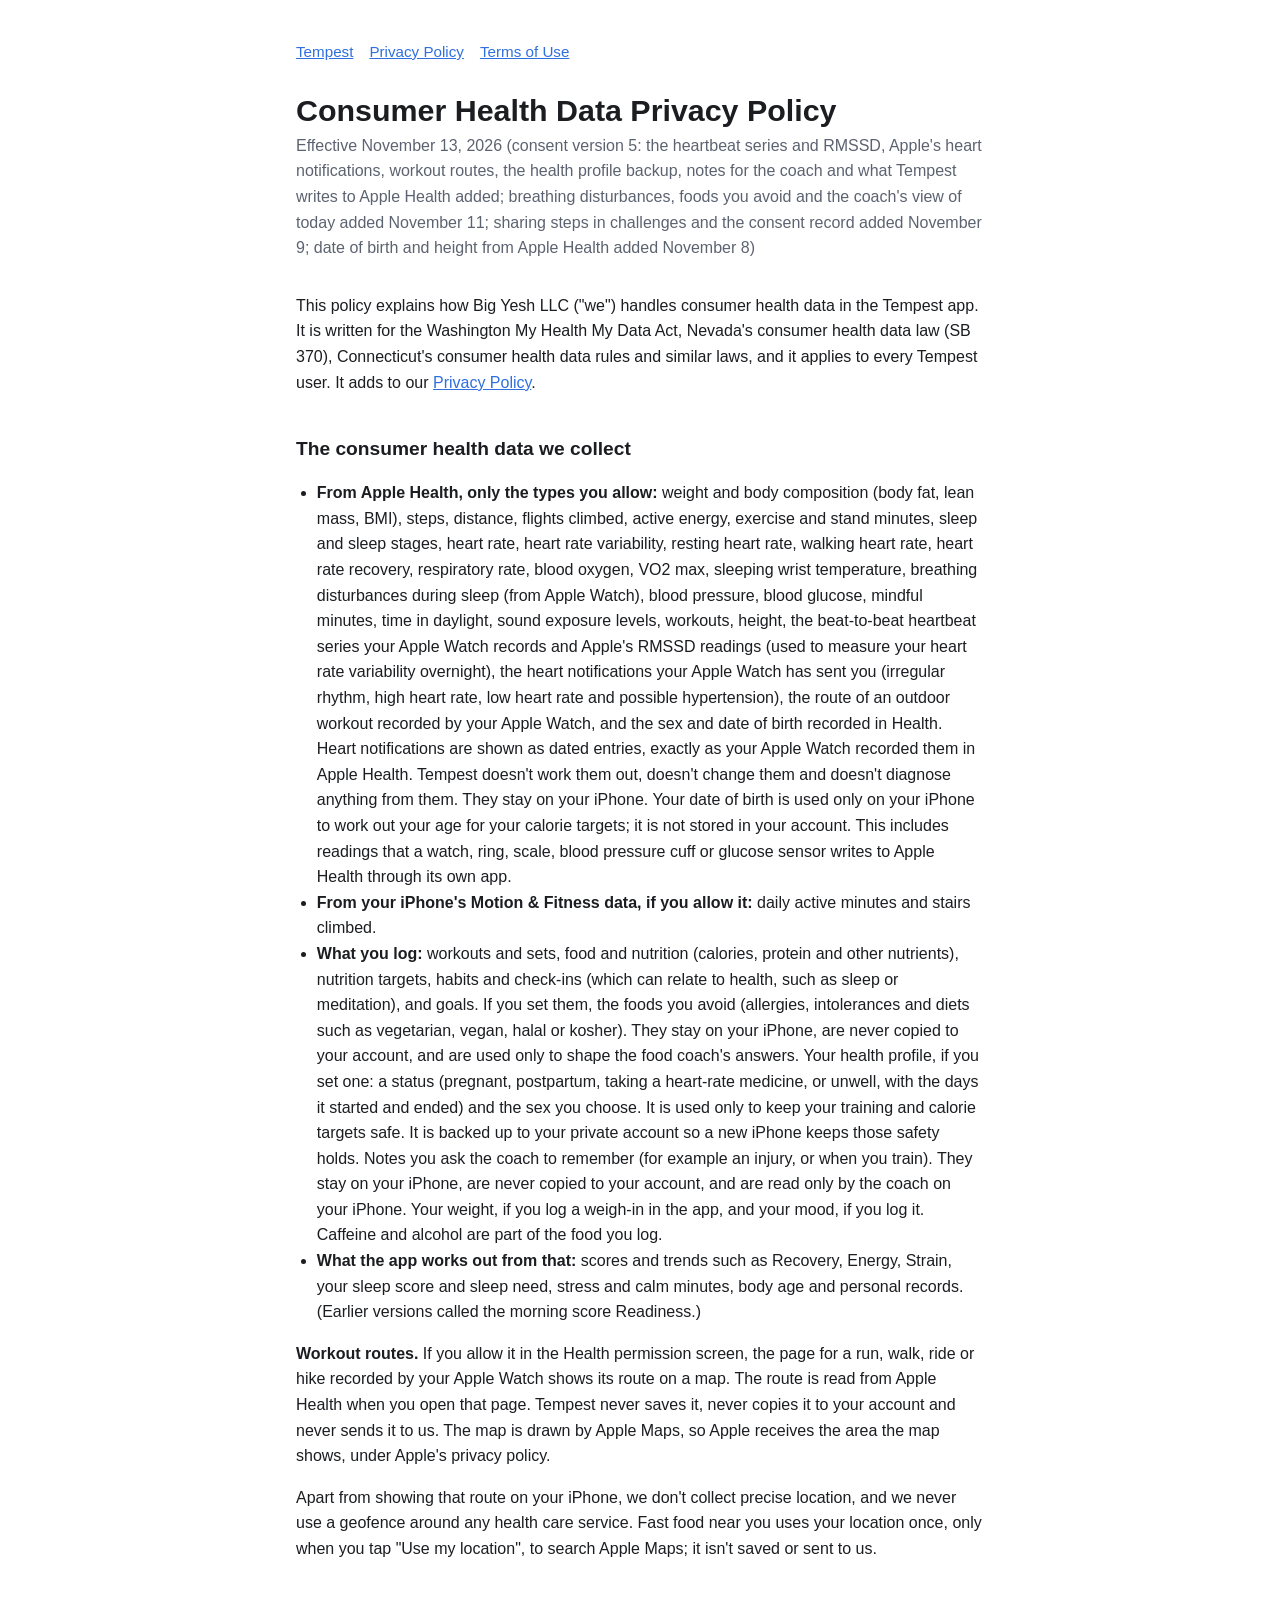
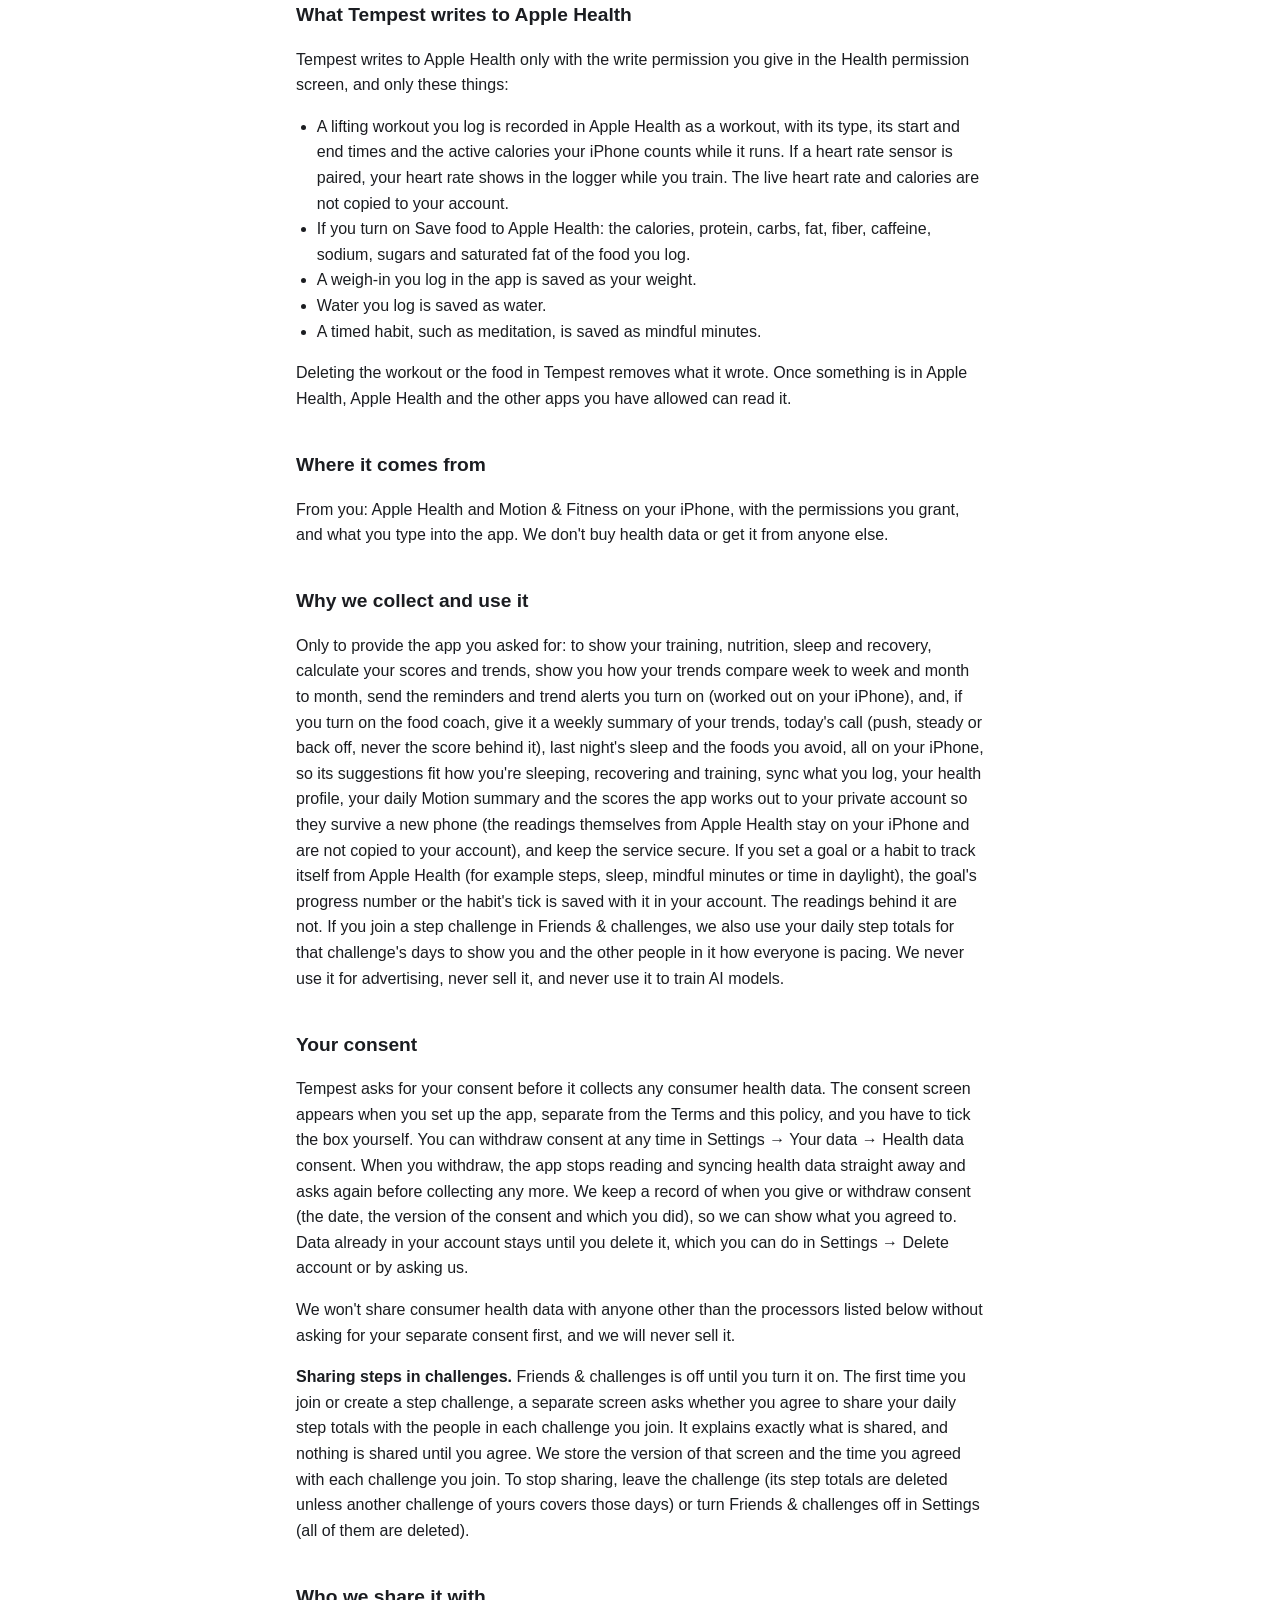
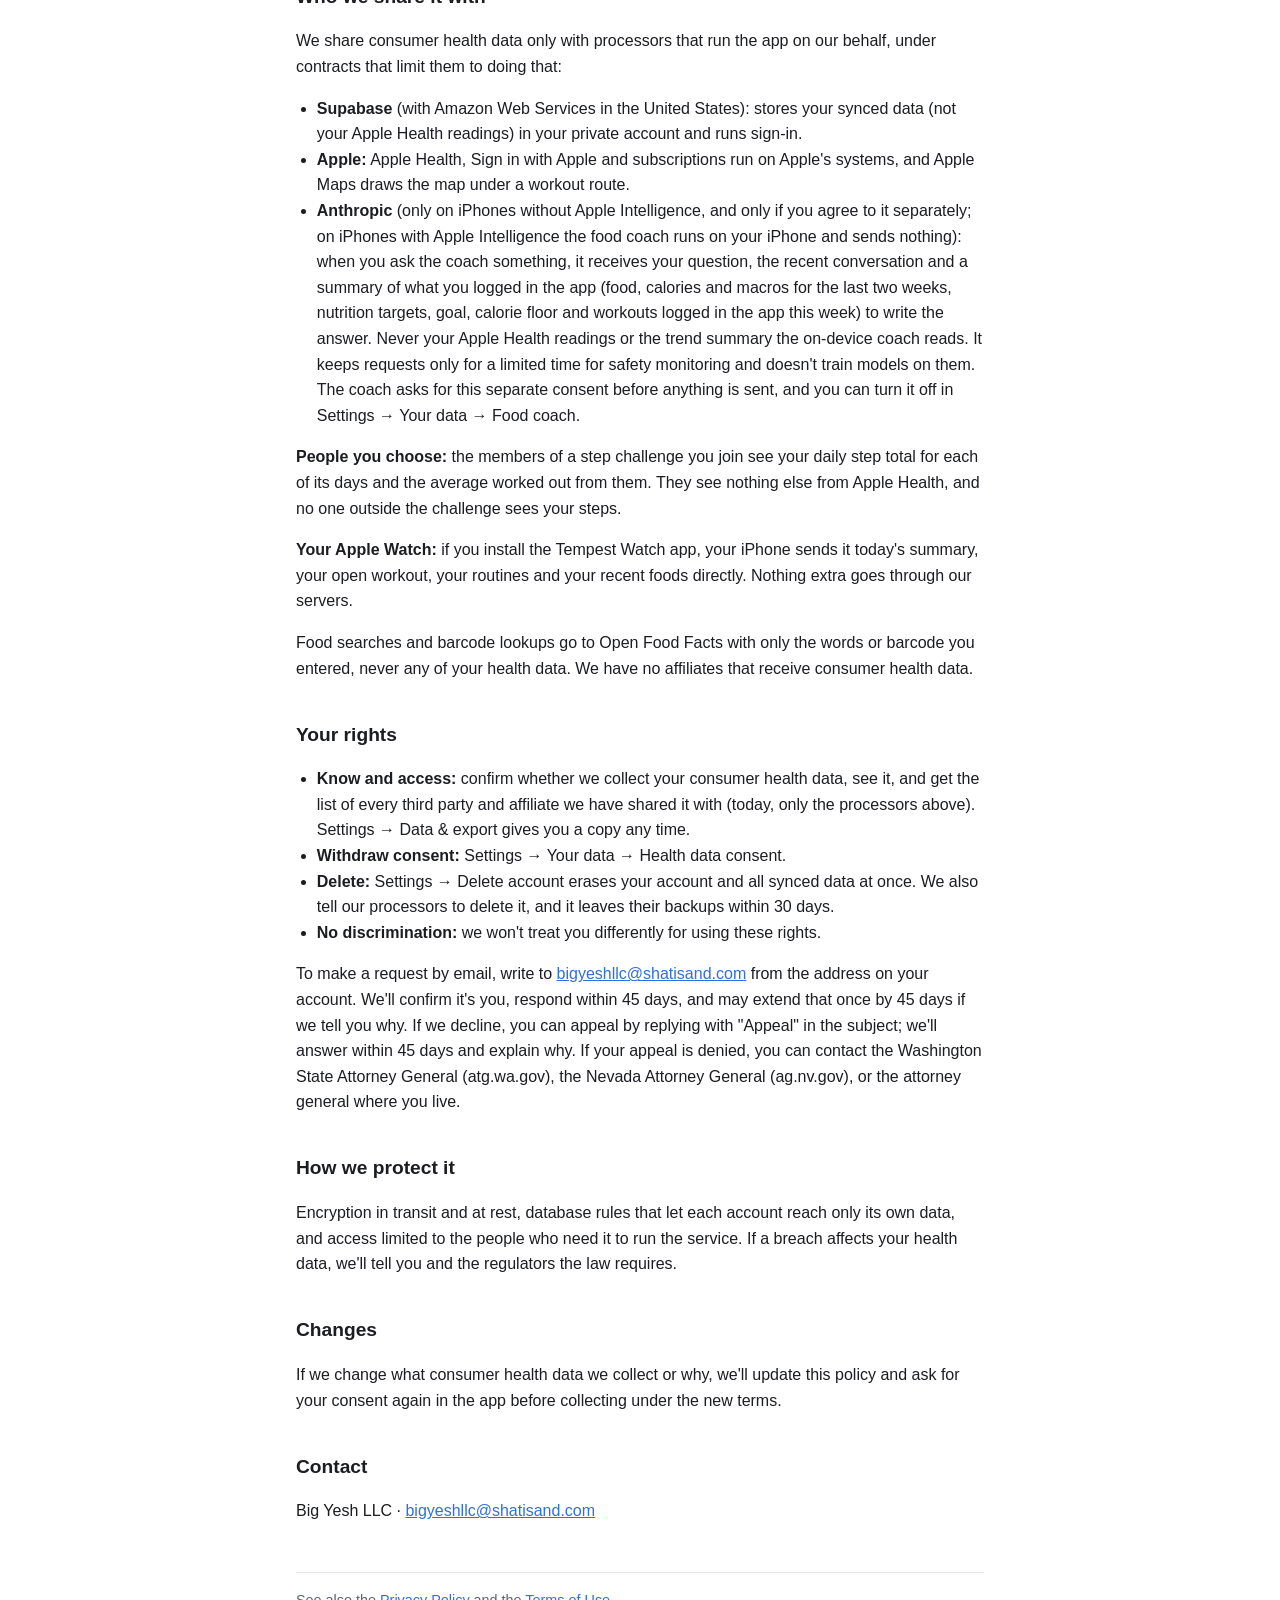
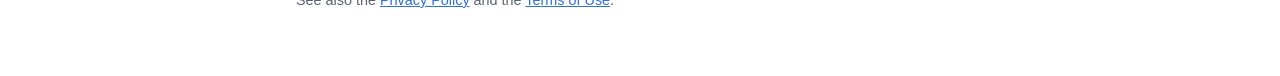
==== commit 3d03621e: "Consent 5: heartbeat series and RMSSD, heart notifications, workout routes, health profile backup, w" ====
--- a/health-data/index.html
+++ b/health-data/index.html
@@ -4,24 +4,36 @@
 <body><main>
 <nav><a href="../">Tempest</a><a href="../privacy/">Privacy Policy</a><a href="../terms/">Terms of Use</a></nav>
 <h1>Consumer Health Data Privacy Policy</h1>
-<p class="meta">Effective November 11, 2026 (breathing disturbances, foods you avoid and the coach's view of today added; sharing steps in challenges and the consent record added November 9; date of birth and height from Apple Health added November 8)</p>
+<p class="meta">Effective November 13, 2026 (consent version 5: the heartbeat series and RMSSD, Apple's heart notifications, workout routes, the health profile backup, notes for the coach and what Tempest writes to Apple Health added; breathing disturbances, foods you avoid and the coach's view of today added November 11; sharing steps in challenges and the consent record added November 9; date of birth and height from Apple Health added November 8)</p>
 
 <p>This policy explains how Big Yesh LLC ("we") handles consumer health data in the Tempest app. It is written for the Washington My Health My Data Act, Nevada's consumer health data law (SB 370), Connecticut's consumer health data rules and similar laws, and it applies to every Tempest user. It adds to our <a href="../privacy/">Privacy Policy</a>.</p>
 
 <h2>The consumer health data we collect</h2>
 <ul>
-<li><strong>From Apple Health, only the types you allow:</strong> weight and body composition (body fat, lean mass, BMI), steps, distance, flights climbed, active energy, exercise and stand minutes, sleep and sleep stages, heart rate, heart rate variability, resting heart rate, walking heart rate, heart rate recovery, respiratory rate, blood oxygen, VO2 max, sleeping wrist temperature, breathing disturbances during sleep (from Apple Watch), blood pressure, blood glucose, mindful minutes, time in daylight, sound exposure levels, workouts, height, and the sex and date of birth recorded in Health. Your date of birth is used only on your iPhone to work out your age for your calorie targets; it is not stored in your account. This includes readings that a watch, ring, scale, blood pressure cuff or glucose sensor writes to Apple Health through its own app.</li>
+<li><strong>From Apple Health, only the types you allow:</strong> weight and body composition (body fat, lean mass, BMI), steps, distance, flights climbed, active energy, exercise and stand minutes, sleep and sleep stages, heart rate, heart rate variability, resting heart rate, walking heart rate, heart rate recovery, respiratory rate, blood oxygen, VO2 max, sleeping wrist temperature, breathing disturbances during sleep (from Apple Watch), blood pressure, blood glucose, mindful minutes, time in daylight, sound exposure levels, workouts, height, the beat-to-beat heartbeat series your Apple Watch records and Apple's RMSSD readings (used to measure your heart rate variability overnight), the heart notifications your Apple Watch has sent you (irregular rhythm, high heart rate, low heart rate and possible hypertension), the route of an outdoor workout recorded by your Apple Watch, and the sex and date of birth recorded in Health. Heart notifications are shown as dated entries, exactly as your Apple Watch recorded them in Apple Health. Tempest doesn't work them out, doesn't change them and doesn't diagnose anything from them. They stay on your iPhone. Your date of birth is used only on your iPhone to work out your age for your calorie targets; it is not stored in your account. This includes readings that a watch, ring, scale, blood pressure cuff or glucose sensor writes to Apple Health through its own app.</li>
 <li><strong>From your iPhone's Motion &amp; Fitness data, if you allow it:</strong> daily active minutes and stairs climbed.</li>
-<li><strong>What you log:</strong> workouts and sets, food and nutrition (calories, protein and other nutrients), nutrition targets, habits and check-ins (which can relate to health, such as sleep or meditation), and goals. If you set them, the foods you avoid (allergies, intolerances and diets such as vegetarian, vegan, halal or kosher). They stay on your iPhone, are never copied to your account, and are used only to shape the food coach's answers.</li>
-<li><strong>What the app works out from that:</strong> scores and trends such as Readiness, Recovery, Strain, sleep need and personal records.</li>
+<li><strong>What you log:</strong> workouts and sets, food and nutrition (calories, protein and other nutrients), nutrition targets, habits and check-ins (which can relate to health, such as sleep or meditation), and goals. If you set them, the foods you avoid (allergies, intolerances and diets such as vegetarian, vegan, halal or kosher). They stay on your iPhone, are never copied to your account, and are used only to shape the food coach's answers. Your health profile, if you set one: a status (pregnant, postpartum, taking a heart-rate medicine, or unwell, with the days it started and ended) and the sex you choose. It is used only to keep your training and calorie targets safe. It is backed up to your private account so a new iPhone keeps those safety holds. Notes you ask the coach to remember (for example an injury, or when you train). They stay on your iPhone, are never copied to your account, and are read only by the coach on your iPhone. Your weight, if you log a weigh-in in the app, and your mood, if you log it. Caffeine and alcohol are part of the food you log.</li>
+<li><strong>What the app works out from that:</strong> scores and trends such as Recovery, Energy, Strain, your sleep score and sleep need, stress and calm minutes, body age and personal records. (Earlier versions called the morning score Readiness.)</li>
 </ul>
-<p>We don't collect precise location, and we never use a geofence around any health care service. Fast food near you uses your location once, only when you tap "Use my location", to search Apple Maps; it isn't saved or sent to us.</p>
+<p><strong>Workout routes.</strong> If you allow it in the Health permission screen, the page for a run, walk, ride or hike recorded by your Apple Watch shows its route on a map. The route is read from Apple Health when you open that page. Tempest never saves it, never copies it to your account and never sends it to us. The map is drawn by Apple Maps, so Apple receives the area the map shows, under Apple's privacy policy.</p>
+<p>Apart from showing that route on your iPhone, we don't collect precise location, and we never use a geofence around any health care service. Fast food near you uses your location once, only when you tap "Use my location", to search Apple Maps; it isn't saved or sent to us.</p>
+
+<h2>What Tempest writes to Apple Health</h2>
+<p>Tempest writes to Apple Health only with the write permission you give in the Health permission screen, and only these things:</p>
+<ul>
+<li>A lifting workout you log is recorded in Apple Health as a workout, with its type, its start and end times and the active calories your iPhone counts while it runs. If a heart rate sensor is paired, your heart rate shows in the logger while you train. The live heart rate and calories are not copied to your account.</li>
+<li>If you turn on Save food to Apple Health: the calories, protein, carbs, fat, fiber, caffeine, sodium, sugars and saturated fat of the food you log.</li>
+<li>A weigh-in you log in the app is saved as your weight.</li>
+<li>Water you log is saved as water.</li>
+<li>A timed habit, such as meditation, is saved as mindful minutes.</li>
+</ul>
+<p>Deleting the workout or the food in Tempest removes what it wrote. Once something is in Apple Health, Apple Health and the other apps you have allowed can read it.</p>
 
 <h2>Where it comes from</h2>
 <p>From you: Apple Health and Motion &amp; Fitness on your iPhone, with the permissions you grant, and what you type into the app. We don't buy health data or get it from anyone else.</p>
 
 <h2>Why we collect and use it</h2>
-<p>Only to provide the app you asked for: to show your training, nutrition, sleep and recovery, calculate your scores and trends, show you how your trends compare week to week and month to month, send the reminders and trend alerts you turn on (worked out on your iPhone), and, if you turn on the food coach, give it a weekly summary of your trends, today's call (push, steady or back off, never the score behind it), last night's sleep and the foods you avoid, all on your iPhone, so its suggestions fit how you're sleeping, recovering and training, sync what you log, your daily Motion summary and the scores the app works out to your private account so they survive a new phone (the readings themselves from Apple Health stay on your iPhone and are not copied to your account), and keep the service secure. If you join a step challenge in Friends &amp; challenges, we also use your daily step totals for that challenge's days to show you and the other people in it how everyone is pacing. We never use it for advertising, never sell it, and never use it to train AI models.</p>
+<p>Only to provide the app you asked for: to show your training, nutrition, sleep and recovery, calculate your scores and trends, show you how your trends compare week to week and month to month, send the reminders and trend alerts you turn on (worked out on your iPhone), and, if you turn on the food coach, give it a weekly summary of your trends, today's call (push, steady or back off, never the score behind it), last night's sleep and the foods you avoid, all on your iPhone, so its suggestions fit how you're sleeping, recovering and training, sync what you log, your health profile, your daily Motion summary and the scores the app works out to your private account so they survive a new phone (the readings themselves from Apple Health stay on your iPhone and are not copied to your account), and keep the service secure. If you set a goal or a habit to track itself from Apple Health (for example steps, sleep, mindful minutes or time in daylight), the goal's progress number or the habit's tick is saved with it in your account. The readings behind it are not. If you join a step challenge in Friends &amp; challenges, we also use your daily step totals for that challenge's days to show you and the other people in it how everyone is pacing. We never use it for advertising, never sell it, and never use it to train AI models.</p>
 
 <h2>Your consent</h2>
 <p>Tempest asks for your consent before it collects any consumer health data. The consent screen appears when you set up the app, separate from the Terms and this policy, and you have to tick the box yourself. You can withdraw consent at any time in Settings &rarr; Your data &rarr; Health data consent. When you withdraw, the app stops reading and syncing health data straight away and asks again before collecting any more. We keep a record of when you give or withdraw consent (the date, the version of the consent and which you did), so we can show what you agreed to. Data already in your account stays until you delete it, which you can do in Settings &rarr; Delete account or by asking us.</p>
@@ -32,10 +44,11 @@
 <p>We share consumer health data only with processors that run the app on our behalf, under contracts that limit them to doing that:</p>
 <ul>
 <li><strong>Supabase</strong> (with Amazon Web Services in the United States): stores your synced data (not your Apple Health readings) in your private account and runs sign-in.</li>
-<li><strong>Apple:</strong> Apple Health, Sign in with Apple and subscriptions run on Apple's systems.</li>
+<li><strong>Apple:</strong> Apple Health, Sign in with Apple and subscriptions run on Apple's systems, and Apple Maps draws the map under a workout route.</li>
 <li><strong>Anthropic</strong> (only on iPhones without Apple Intelligence, and only if you agree to it separately; on iPhones with Apple Intelligence the food coach runs on your iPhone and sends nothing): when you ask the coach something, it receives your question, the recent conversation and a summary of what you logged in the app (food, calories and macros for the last two weeks, nutrition targets, goal, calorie floor and workouts logged in the app this week) to write the answer. Never your Apple Health readings or the trend summary the on-device coach reads. It keeps requests only for a limited time for safety monitoring and doesn't train models on them. The coach asks for this separate consent before anything is sent, and you can turn it off in Settings &rarr; Your data &rarr; Food coach.</li>
 </ul>
 <p><strong>People you choose:</strong> the members of a step challenge you join see your daily step total for each of its days and the average worked out from them. They see nothing else from Apple Health, and no one outside the challenge sees your steps.</p>
+<p><strong>Your Apple Watch:</strong> if you install the Tempest Watch app, your iPhone sends it today's summary, your open workout, your routines and your recent foods directly. Nothing extra goes through our servers.</p>
 <p>Food searches and barcode lookups go to Open Food Facts with only the words or barcode you entered, never any of your health data. We have no affiliates that receive consumer health data.</p>
 
 <h2>Your rights</h2>
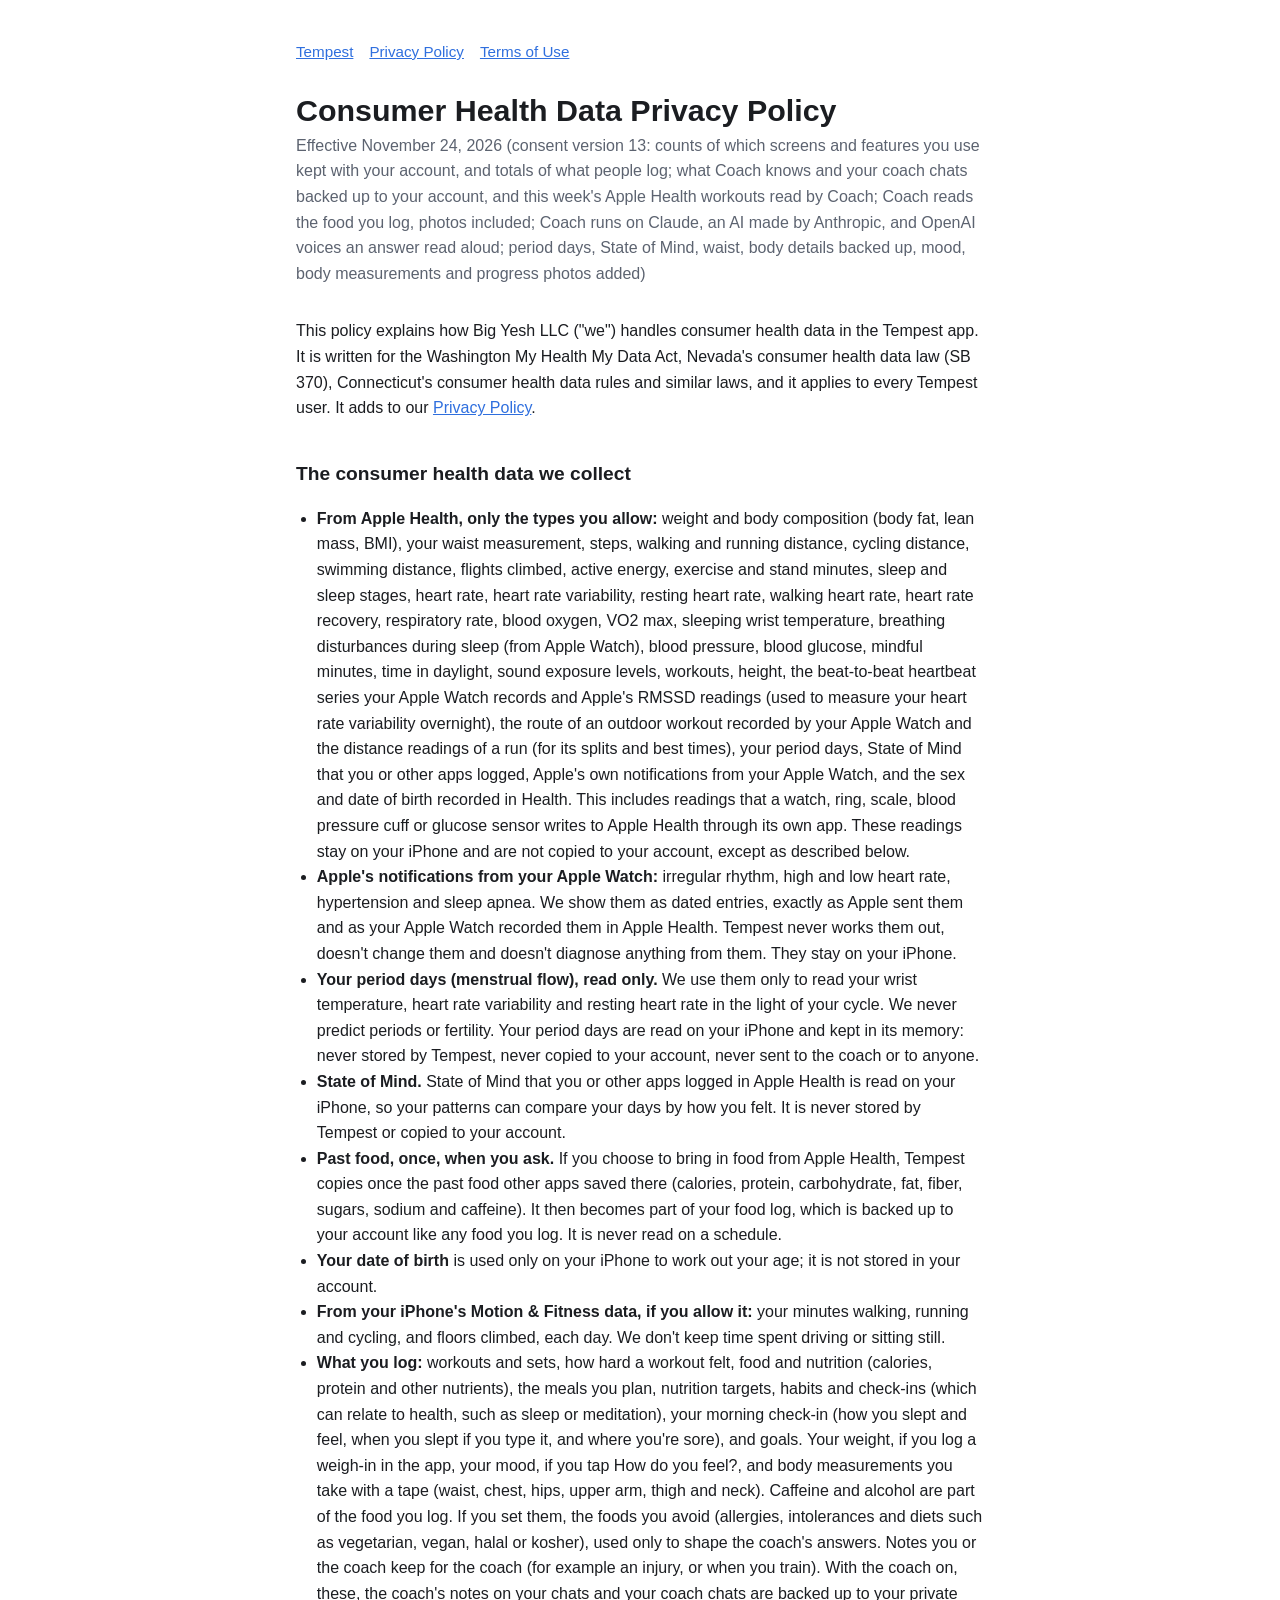
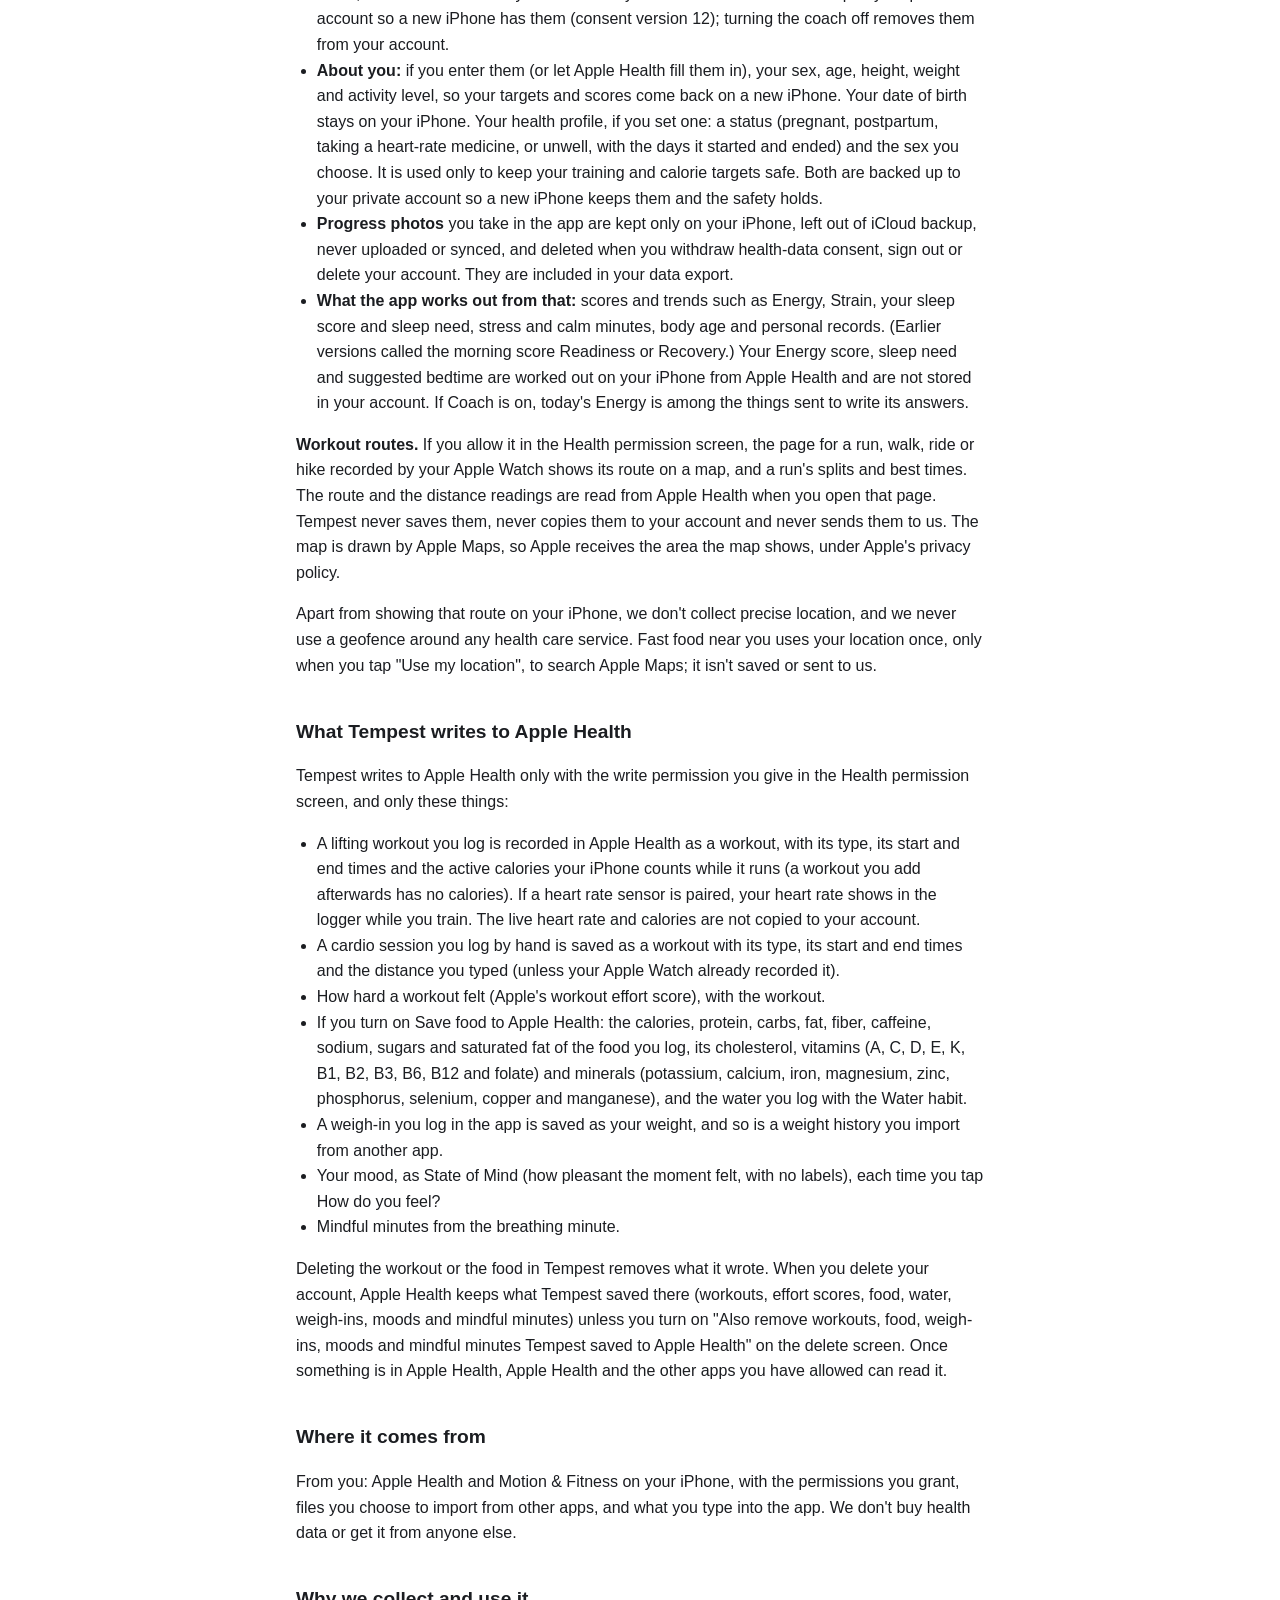
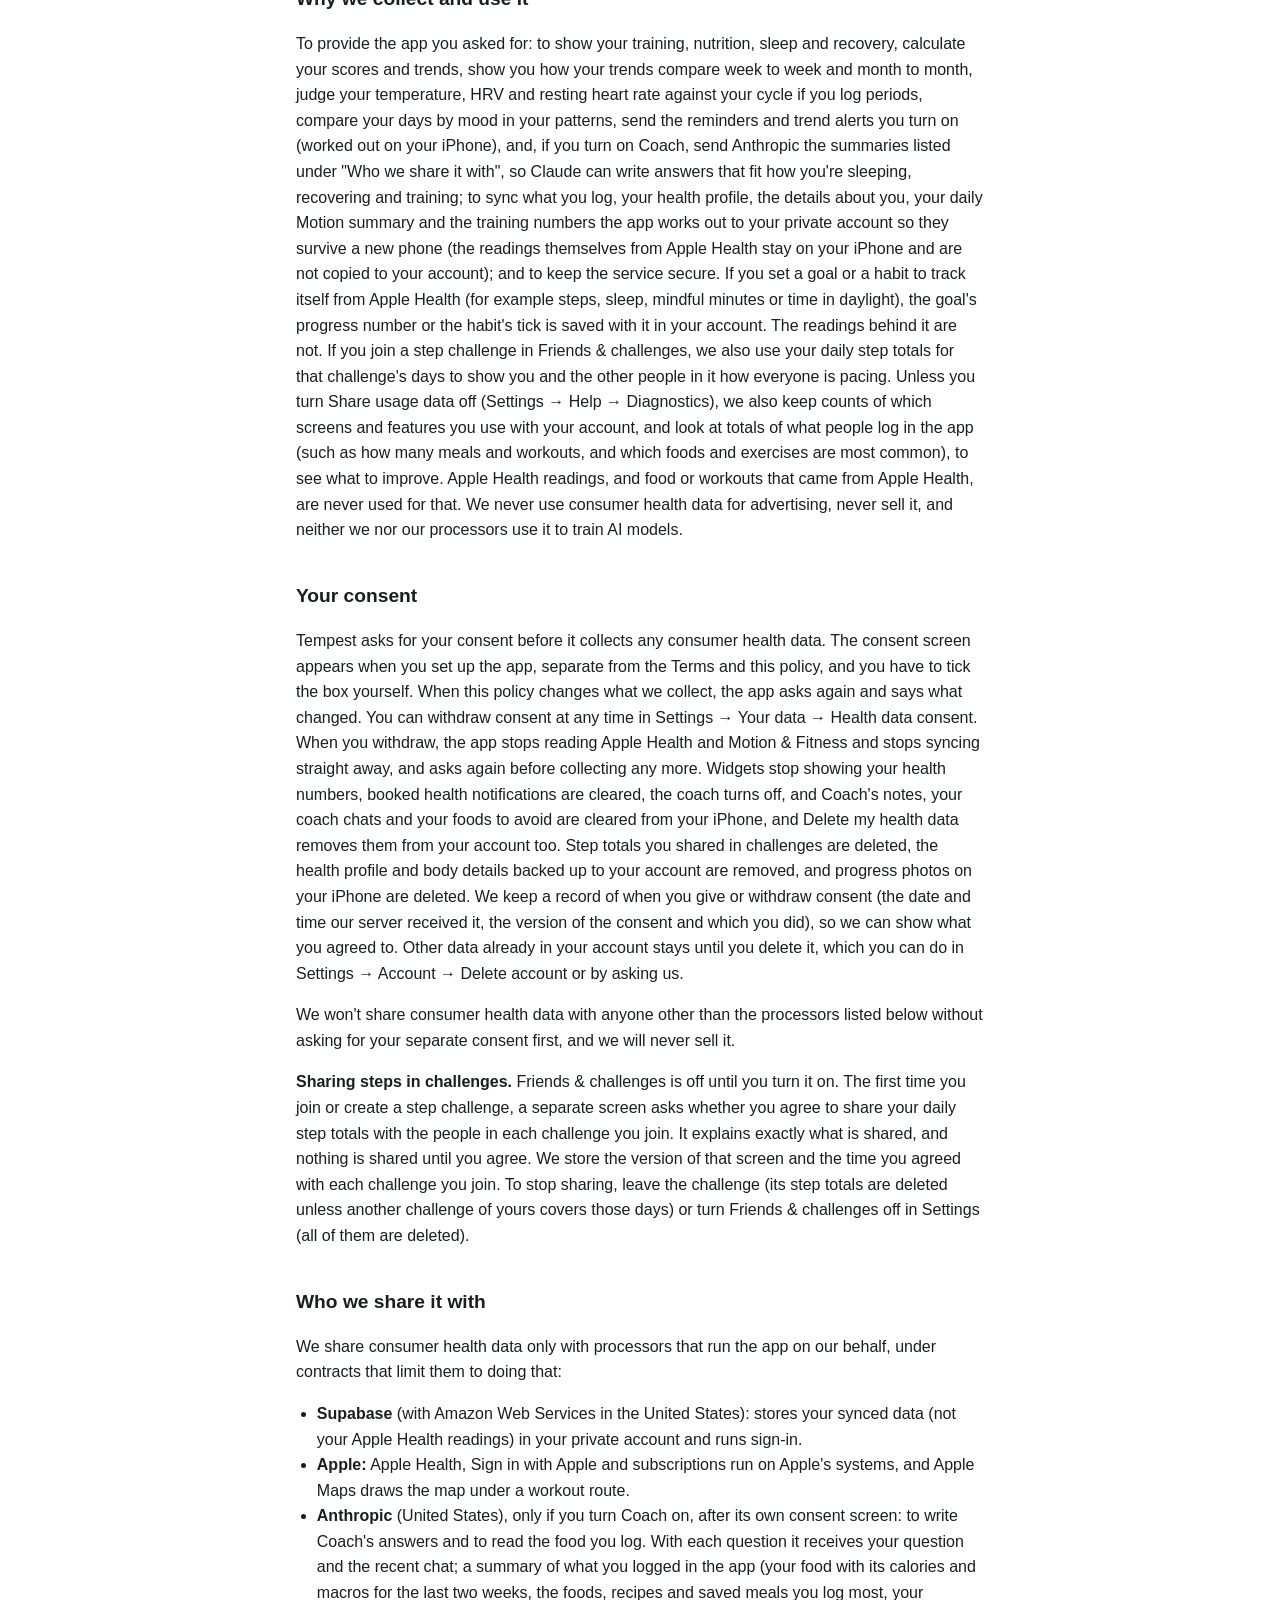
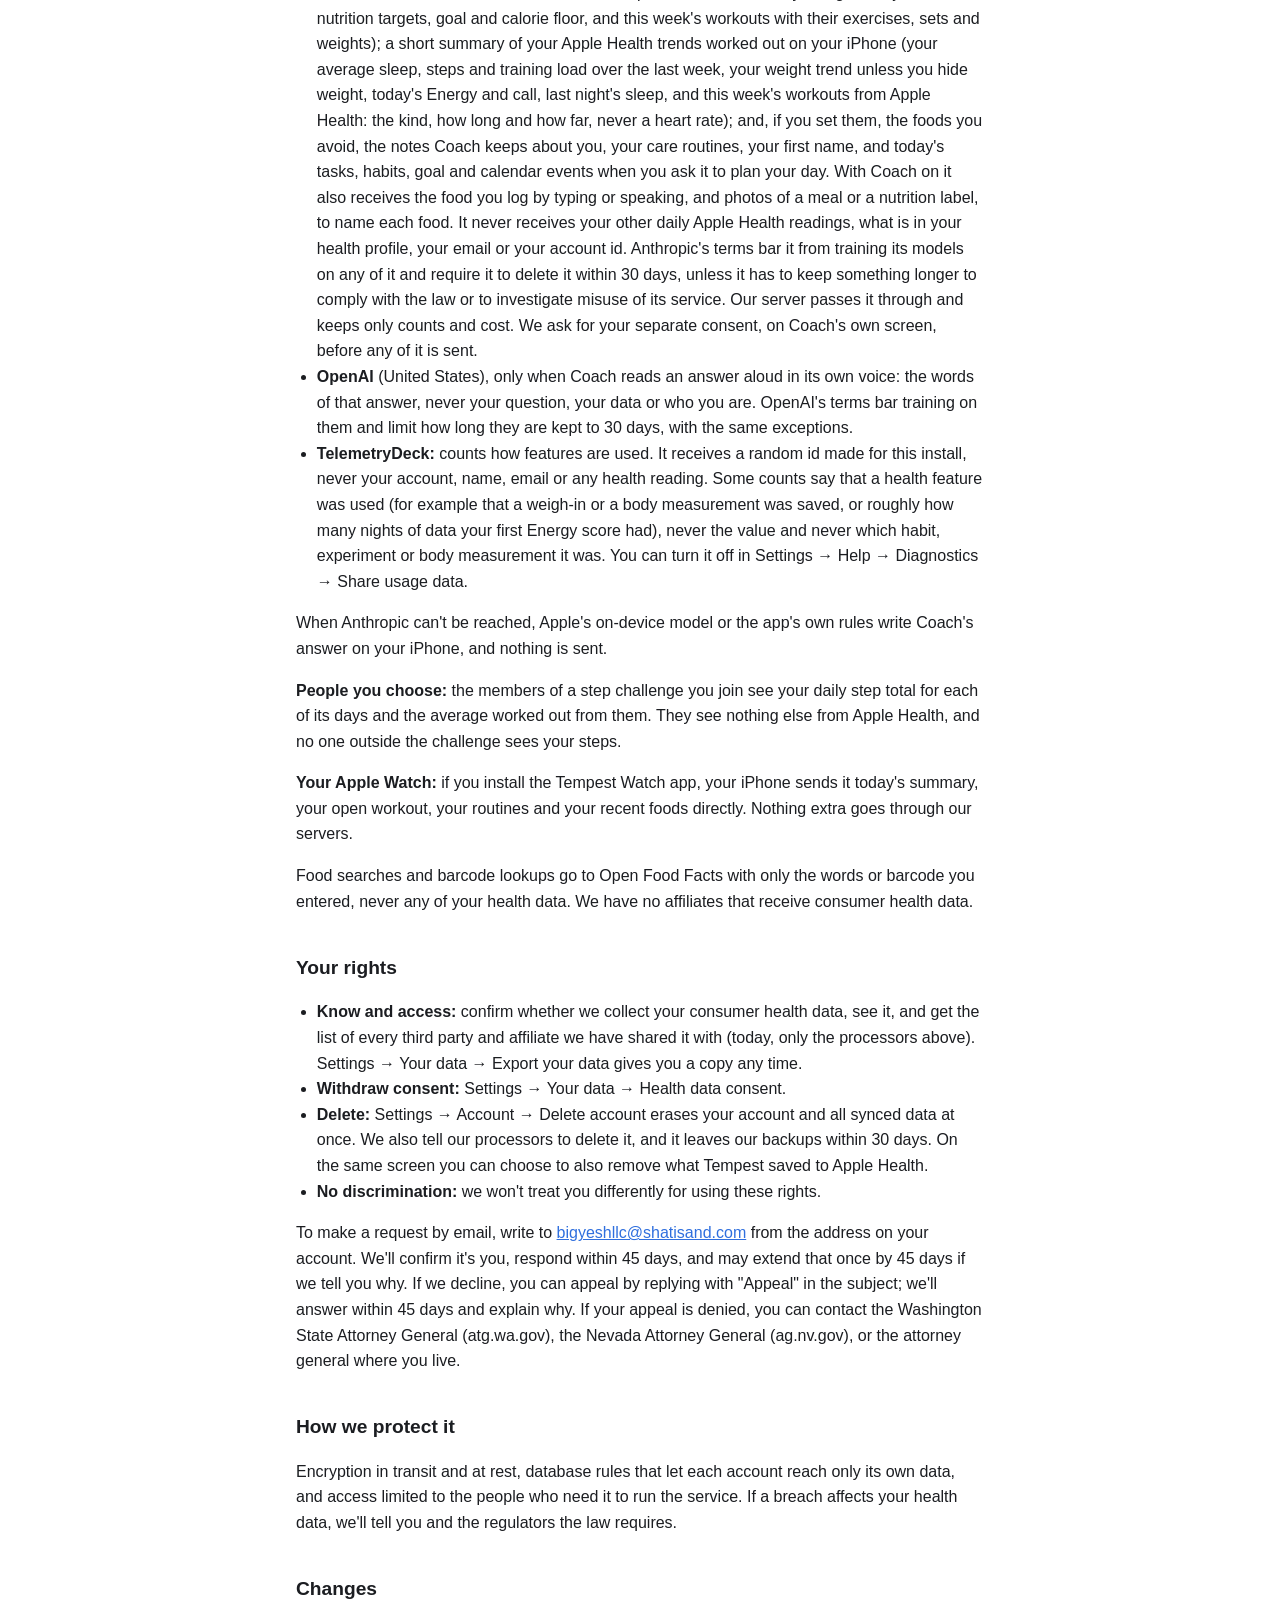
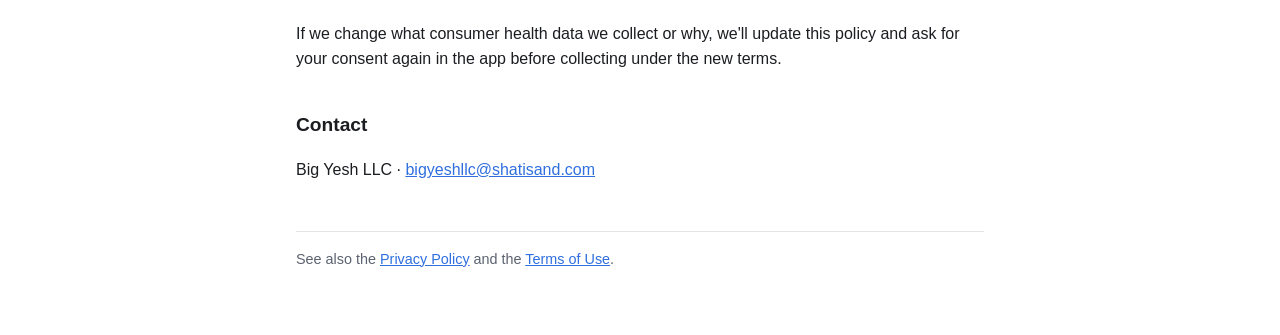
==== commit b1623046: "Privacy, health data, terms and support at consent 13 Health-data consent 13 and Coach consent 8: Co" ====
--- a/health-data/index.html
+++ b/health-data/index.html
@@ -4,39 +4,48 @@
 <body><main>
 <nav><a href="../">Tempest</a><a href="../privacy/">Privacy Policy</a><a href="../terms/">Terms of Use</a></nav>
 <h1>Consumer Health Data Privacy Policy</h1>
-<p class="meta">Effective November 13, 2026 (consent version 5: the heartbeat series and RMSSD, Apple's heart notifications, workout routes, the health profile backup, notes for the coach and what Tempest writes to Apple Health added; breathing disturbances, foods you avoid and the coach's view of today added November 11; sharing steps in challenges and the consent record added November 9; date of birth and height from Apple Health added November 8)</p>
+<p class="meta">Effective November 24, 2026 (consent version 13: counts of which screens and features you use kept with your account, and totals of what people log; what Coach knows and your coach chats backed up to your account, and this week's Apple Health workouts read by Coach; Coach reads the food you log, photos included; Coach runs on Claude, an AI made by Anthropic, and OpenAI voices an answer read aloud; period days, State of Mind, waist, body details backed up, mood, body measurements and progress photos added)</p>
 
 <p>This policy explains how Big Yesh LLC ("we") handles consumer health data in the Tempest app. It is written for the Washington My Health My Data Act, Nevada's consumer health data law (SB 370), Connecticut's consumer health data rules and similar laws, and it applies to every Tempest user. It adds to our <a href="../privacy/">Privacy Policy</a>.</p>
 
 <h2>The consumer health data we collect</h2>
 <ul>
-<li><strong>From Apple Health, only the types you allow:</strong> weight and body composition (body fat, lean mass, BMI), steps, distance, flights climbed, active energy, exercise and stand minutes, sleep and sleep stages, heart rate, heart rate variability, resting heart rate, walking heart rate, heart rate recovery, respiratory rate, blood oxygen, VO2 max, sleeping wrist temperature, breathing disturbances during sleep (from Apple Watch), blood pressure, blood glucose, mindful minutes, time in daylight, sound exposure levels, workouts, height, the beat-to-beat heartbeat series your Apple Watch records and Apple's RMSSD readings (used to measure your heart rate variability overnight), the heart notifications your Apple Watch has sent you (irregular rhythm, high heart rate, low heart rate and possible hypertension), the route of an outdoor workout recorded by your Apple Watch, and the sex and date of birth recorded in Health. Heart notifications are shown as dated entries, exactly as your Apple Watch recorded them in Apple Health. Tempest doesn't work them out, doesn't change them and doesn't diagnose anything from them. They stay on your iPhone. Your date of birth is used only on your iPhone to work out your age for your calorie targets; it is not stored in your account. This includes readings that a watch, ring, scale, blood pressure cuff or glucose sensor writes to Apple Health through its own app.</li>
-<li><strong>From your iPhone's Motion &amp; Fitness data, if you allow it:</strong> daily active minutes and stairs climbed.</li>
-<li><strong>What you log:</strong> workouts and sets, food and nutrition (calories, protein and other nutrients), nutrition targets, habits and check-ins (which can relate to health, such as sleep or meditation), and goals. If you set them, the foods you avoid (allergies, intolerances and diets such as vegetarian, vegan, halal or kosher). They stay on your iPhone, are never copied to your account, and are used only to shape the food coach's answers. Your health profile, if you set one: a status (pregnant, postpartum, taking a heart-rate medicine, or unwell, with the days it started and ended) and the sex you choose. It is used only to keep your training and calorie targets safe. It is backed up to your private account so a new iPhone keeps those safety holds. Notes you ask the coach to remember (for example an injury, or when you train). They stay on your iPhone, are never copied to your account, and are read only by the coach on your iPhone. Your weight, if you log a weigh-in in the app, and your mood, if you log it. Caffeine and alcohol are part of the food you log.</li>
-<li><strong>What the app works out from that:</strong> scores and trends such as Recovery, Energy, Strain, your sleep score and sleep need, stress and calm minutes, body age and personal records. (Earlier versions called the morning score Readiness.)</li>
+<li><strong>From Apple Health, only the types you allow:</strong> weight and body composition (body fat, lean mass, BMI), your waist measurement, steps, walking and running distance, cycling distance, swimming distance, flights climbed, active energy, exercise and stand minutes, sleep and sleep stages, heart rate, heart rate variability, resting heart rate, walking heart rate, heart rate recovery, respiratory rate, blood oxygen, VO2 max, sleeping wrist temperature, breathing disturbances during sleep (from Apple Watch), blood pressure, blood glucose, mindful minutes, time in daylight, sound exposure levels, workouts, height, the beat-to-beat heartbeat series your Apple Watch records and Apple's RMSSD readings (used to measure your heart rate variability overnight), the route of an outdoor workout recorded by your Apple Watch and the distance readings of a run (for its splits and best times), your period days, State of Mind that you or other apps logged, Apple's own notifications from your Apple Watch, and the sex and date of birth recorded in Health. This includes readings that a watch, ring, scale, blood pressure cuff or glucose sensor writes to Apple Health through its own app. These readings stay on your iPhone and are not copied to your account, except as described below.</li>
+<li><strong>Apple's notifications from your Apple Watch:</strong> irregular rhythm, high and low heart rate, hypertension and sleep apnea. We show them as dated entries, exactly as Apple sent them and as your Apple Watch recorded them in Apple Health. Tempest never works them out, doesn't change them and doesn't diagnose anything from them. They stay on your iPhone.</li>
+<li><strong>Your period days (menstrual flow), read only.</strong> We use them only to read your wrist temperature, heart rate variability and resting heart rate in the light of your cycle. We never predict periods or fertility. Your period days are read on your iPhone and kept in its memory: never stored by Tempest, never copied to your account, never sent to the coach or to anyone.</li>
+<li><strong>State of Mind.</strong> State of Mind that you or other apps logged in Apple Health is read on your iPhone, so your patterns can compare your days by how you felt. It is never stored by Tempest or copied to your account.</li>
+<li><strong>Past food, once, when you ask.</strong> If you choose to bring in food from Apple Health, Tempest copies once the past food other apps saved there (calories, protein, carbohydrate, fat, fiber, sugars, sodium and caffeine). It then becomes part of your food log, which is backed up to your account like any food you log. It is never read on a schedule.</li>
+<li><strong>Your date of birth</strong> is used only on your iPhone to work out your age; it is not stored in your account.</li>
+<li><strong>From your iPhone's Motion &amp; Fitness data, if you allow it:</strong> your minutes walking, running and cycling, and floors climbed, each day. We don't keep time spent driving or sitting still.</li>
+<li><strong>What you log:</strong> workouts and sets, how hard a workout felt, food and nutrition (calories, protein and other nutrients), the meals you plan, nutrition targets, habits and check-ins (which can relate to health, such as sleep or meditation), your morning check-in (how you slept and feel, when you slept if you type it, and where you're sore), and goals. Your weight, if you log a weigh-in in the app, your mood, if you tap How do you feel?, and body measurements you take with a tape (waist, chest, hips, upper arm, thigh and neck). Caffeine and alcohol are part of the food you log. If you set them, the foods you avoid (allergies, intolerances and diets such as vegetarian, vegan, halal or kosher), used only to shape the coach's answers. Notes you or the coach keep for the coach (for example an injury, or when you train). With the coach on, these, the coach's notes on your chats and your coach chats are backed up to your private account so a new iPhone has them (consent version 12); turning the coach off removes them from your account.</li>
+<li><strong>About you:</strong> if you enter them (or let Apple Health fill them in), your sex, age, height, weight and activity level, so your targets and scores come back on a new iPhone. Your date of birth stays on your iPhone. Your health profile, if you set one: a status (pregnant, postpartum, taking a heart-rate medicine, or unwell, with the days it started and ended) and the sex you choose. It is used only to keep your training and calorie targets safe. Both are backed up to your private account so a new iPhone keeps them and the safety holds.</li>
+<li><strong>Progress photos</strong> you take in the app are kept only on your iPhone, left out of iCloud backup, never uploaded or synced, and deleted when you withdraw health-data consent, sign out or delete your account. They are included in your data export.</li>
+<li><strong>What the app works out from that:</strong> scores and trends such as Energy, Strain, your sleep score and sleep need, stress and calm minutes, body age and personal records. (Earlier versions called the morning score Readiness or Recovery.) Your Energy score, sleep need and suggested bedtime are worked out on your iPhone from Apple Health and are not stored in your account. If Coach is on, today's Energy is among the things sent to write its answers.</li>
 </ul>
-<p><strong>Workout routes.</strong> If you allow it in the Health permission screen, the page for a run, walk, ride or hike recorded by your Apple Watch shows its route on a map. The route is read from Apple Health when you open that page. Tempest never saves it, never copies it to your account and never sends it to us. The map is drawn by Apple Maps, so Apple receives the area the map shows, under Apple's privacy policy.</p>
+<p><strong>Workout routes.</strong> If you allow it in the Health permission screen, the page for a run, walk, ride or hike recorded by your Apple Watch shows its route on a map, and a run's splits and best times. The route and the distance readings are read from Apple Health when you open that page. Tempest never saves them, never copies them to your account and never sends them to us. The map is drawn by Apple Maps, so Apple receives the area the map shows, under Apple's privacy policy.</p>
 <p>Apart from showing that route on your iPhone, we don't collect precise location, and we never use a geofence around any health care service. Fast food near you uses your location once, only when you tap "Use my location", to search Apple Maps; it isn't saved or sent to us.</p>
 
 <h2>What Tempest writes to Apple Health</h2>
 <p>Tempest writes to Apple Health only with the write permission you give in the Health permission screen, and only these things:</p>
 <ul>
-<li>A lifting workout you log is recorded in Apple Health as a workout, with its type, its start and end times and the active calories your iPhone counts while it runs. If a heart rate sensor is paired, your heart rate shows in the logger while you train. The live heart rate and calories are not copied to your account.</li>
-<li>If you turn on Save food to Apple Health: the calories, protein, carbs, fat, fiber, caffeine, sodium, sugars and saturated fat of the food you log.</li>
-<li>A weigh-in you log in the app is saved as your weight.</li>
-<li>Water you log is saved as water.</li>
-<li>A timed habit, such as meditation, is saved as mindful minutes.</li>
+<li>A lifting workout you log is recorded in Apple Health as a workout, with its type, its start and end times and the active calories your iPhone counts while it runs (a workout you add afterwards has no calories). If a heart rate sensor is paired, your heart rate shows in the logger while you train. The live heart rate and calories are not copied to your account.</li>
+<li>A cardio session you log by hand is saved as a workout with its type, its start and end times and the distance you typed (unless your Apple Watch already recorded it).</li>
+<li>How hard a workout felt (Apple's workout effort score), with the workout.</li>
+<li>If you turn on Save food to Apple Health: the calories, protein, carbs, fat, fiber, caffeine, sodium, sugars and saturated fat of the food you log, its cholesterol, vitamins (A, C, D, E, K, B1, B2, B3, B6, B12 and folate) and minerals (potassium, calcium, iron, magnesium, zinc, phosphorus, selenium, copper and manganese), and the water you log with the Water habit.</li>
+<li>A weigh-in you log in the app is saved as your weight, and so is a weight history you import from another app.</li>
+<li>Your mood, as State of Mind (how pleasant the moment felt, with no labels), each time you tap How do you feel?</li>
+<li>Mindful minutes from the breathing minute.</li>
 </ul>
-<p>Deleting the workout or the food in Tempest removes what it wrote. Once something is in Apple Health, Apple Health and the other apps you have allowed can read it.</p>
+<p>Deleting the workout or the food in Tempest removes what it wrote. When you delete your account, Apple Health keeps what Tempest saved there (workouts, effort scores, food, water, weigh-ins, moods and mindful minutes) unless you turn on "Also remove workouts, food, weigh-ins, moods and mindful minutes Tempest saved to Apple Health" on the delete screen. Once something is in Apple Health, Apple Health and the other apps you have allowed can read it.</p>
 
 <h2>Where it comes from</h2>
-<p>From you: Apple Health and Motion &amp; Fitness on your iPhone, with the permissions you grant, and what you type into the app. We don't buy health data or get it from anyone else.</p>
+<p>From you: Apple Health and Motion &amp; Fitness on your iPhone, with the permissions you grant, files you choose to import from other apps, and what you type into the app. We don't buy health data or get it from anyone else.</p>
 
 <h2>Why we collect and use it</h2>
-<p>Only to provide the app you asked for: to show your training, nutrition, sleep and recovery, calculate your scores and trends, show you how your trends compare week to week and month to month, send the reminders and trend alerts you turn on (worked out on your iPhone), and, if you turn on the food coach, give it a weekly summary of your trends, today's call (push, steady or back off, never the score behind it), last night's sleep and the foods you avoid, all on your iPhone, so its suggestions fit how you're sleeping, recovering and training, sync what you log, your health profile, your daily Motion summary and the scores the app works out to your private account so they survive a new phone (the readings themselves from Apple Health stay on your iPhone and are not copied to your account), and keep the service secure. If you set a goal or a habit to track itself from Apple Health (for example steps, sleep, mindful minutes or time in daylight), the goal's progress number or the habit's tick is saved with it in your account. The readings behind it are not. If you join a step challenge in Friends &amp; challenges, we also use your daily step totals for that challenge's days to show you and the other people in it how everyone is pacing. We never use it for advertising, never sell it, and never use it to train AI models.</p>
+<p>To provide the app you asked for: to show your training, nutrition, sleep and recovery, calculate your scores and trends, show you how your trends compare week to week and month to month, judge your temperature, HRV and resting heart rate against your cycle if you log periods, compare your days by mood in your patterns, send the reminders and trend alerts you turn on (worked out on your iPhone), and, if you turn on Coach, send Anthropic the summaries listed under "Who we share it with", so Claude can write answers that fit how you're sleeping, recovering and training; to sync what you log, your health profile, the details about you, your daily Motion summary and the training numbers the app works out to your private account so they survive a new phone (the readings themselves from Apple Health stay on your iPhone and are not copied to your account); and to keep the service secure. If you set a goal or a habit to track itself from Apple Health (for example steps, sleep, mindful minutes or time in daylight), the goal's progress number or the habit's tick is saved with it in your account. The readings behind it are not. If you join a step challenge in Friends &amp; challenges, we also use your daily step totals for that challenge's days to show you and the other people in it how everyone is pacing. Unless you turn Share usage data off (Settings &rarr; Help &rarr; Diagnostics), we also keep counts of which screens and features you use with your account, and look at totals of what people log in the app (such as how many meals and workouts, and which foods and exercises are most common), to see what to improve. Apple Health readings, and food or workouts that came from Apple Health, are never used for that. We never use consumer health data for advertising, never sell it, and neither we nor our processors use it to train AI models.</p>
 
 <h2>Your consent</h2>
-<p>Tempest asks for your consent before it collects any consumer health data. The consent screen appears when you set up the app, separate from the Terms and this policy, and you have to tick the box yourself. You can withdraw consent at any time in Settings &rarr; Your data &rarr; Health data consent. When you withdraw, the app stops reading and syncing health data straight away and asks again before collecting any more. We keep a record of when you give or withdraw consent (the date, the version of the consent and which you did), so we can show what you agreed to. Data already in your account stays until you delete it, which you can do in Settings &rarr; Delete account or by asking us.</p>
+<p>Tempest asks for your consent before it collects any consumer health data. The consent screen appears when you set up the app, separate from the Terms and this policy, and you have to tick the box yourself. When this policy changes what we collect, the app asks again and says what changed. You can withdraw consent at any time in Settings &rarr; Your data &rarr; Health data consent. When you withdraw, the app stops reading Apple Health and Motion &amp; Fitness and stops syncing straight away, and asks again before collecting any more. Widgets stop showing your health numbers, booked health notifications are cleared, the coach turns off, and Coach's notes, your coach chats and your foods to avoid are cleared from your iPhone, and Delete my health data removes them from your account too. Step totals you shared in challenges are deleted, the health profile and body details backed up to your account are removed, and progress photos on your iPhone are deleted. We keep a record of when you give or withdraw consent (the date and time our server received it, the version of the consent and which you did), so we can show what you agreed to. Other data already in your account stays until you delete it, which you can do in Settings &rarr; Account &rarr; Delete account or by asking us.</p>
 <p>We won't share consumer health data with anyone other than the processors listed below without asking for your separate consent first, and we will never sell it.</p>
 <p><strong>Sharing steps in challenges.</strong> Friends &amp; challenges is off until you turn it on. The first time you join or create a step challenge, a separate screen asks whether you agree to share your daily step totals with the people in each challenge you join. It explains exactly what is shared, and nothing is shared until you agree. We store the version of that screen and the time you agreed with each challenge you join. To stop sharing, leave the challenge (its step totals are deleted unless another challenge of yours covers those days) or turn Friends &amp; challenges off in Settings (all of them are deleted).</p>
 
@@ -45,17 +54,20 @@
 <ul>
 <li><strong>Supabase</strong> (with Amazon Web Services in the United States): stores your synced data (not your Apple Health readings) in your private account and runs sign-in.</li>
 <li><strong>Apple:</strong> Apple Health, Sign in with Apple and subscriptions run on Apple's systems, and Apple Maps draws the map under a workout route.</li>
-<li><strong>Anthropic</strong> (only on iPhones without Apple Intelligence, and only if you agree to it separately; on iPhones with Apple Intelligence the food coach runs on your iPhone and sends nothing): when you ask the coach something, it receives your question, the recent conversation and a summary of what you logged in the app (food, calories and macros for the last two weeks, nutrition targets, goal, calorie floor and workouts logged in the app this week) to write the answer. Never your Apple Health readings or the trend summary the on-device coach reads. It keeps requests only for a limited time for safety monitoring and doesn't train models on them. The coach asks for this separate consent before anything is sent, and you can turn it off in Settings &rarr; Your data &rarr; Food coach.</li>
+<li><strong>Anthropic</strong> (United States), only if you turn Coach on, after its own consent screen: to write Coach's answers and to read the food you log. With each question it receives your question and the recent chat; a summary of what you logged in the app (your food with its calories and macros for the last two weeks, the foods, recipes and saved meals you log most, your nutrition targets, goal and calorie floor, and this week's workouts with their exercises, sets and weights); a short summary of your Apple Health trends worked out on your iPhone (your average sleep, steps and training load over the last week, your weight trend unless you hide weight, today's Energy and call, last night's sleep, and this week's workouts from Apple Health: the kind, how long and how far, never a heart rate); and, if you set them, the foods you avoid, the notes Coach keeps about you, your care routines, your first name, and today's tasks, habits, goal and calendar events when you ask it to plan your day. With Coach on it also receives the food you log by typing or speaking, and photos of a meal or a nutrition label, to name each food. It never receives your other daily Apple Health readings, what is in your health profile, your email or your account id. Anthropic's terms bar it from training its models on any of it and require it to delete it within 30 days, unless it has to keep something longer to comply with the law or to investigate misuse of its service. Our server passes it through and keeps only counts and cost. We ask for your separate consent, on Coach's own screen, before any of it is sent.</li>
+<li><strong>OpenAI</strong> (United States), only when Coach reads an answer aloud in its own voice: the words of that answer, never your question, your data or who you are. OpenAI's terms bar training on them and limit how long they are kept to 30 days, with the same exceptions.</li>
+<li><strong>TelemetryDeck:</strong> counts how features are used. It receives a random id made for this install, never your account, name, email or any health reading. Some counts say that a health feature was used (for example that a weigh-in or a body measurement was saved, or roughly how many nights of data your first Energy score had), never the value and never which habit, experiment or body measurement it was. You can turn it off in Settings &rarr; Help &rarr; Diagnostics &rarr; Share usage data.</li>
 </ul>
+<p>When Anthropic can't be reached, Apple's on-device model or the app's own rules write Coach's answer on your iPhone, and nothing is sent.</p>
 <p><strong>People you choose:</strong> the members of a step challenge you join see your daily step total for each of its days and the average worked out from them. They see nothing else from Apple Health, and no one outside the challenge sees your steps.</p>
 <p><strong>Your Apple Watch:</strong> if you install the Tempest Watch app, your iPhone sends it today's summary, your open workout, your routines and your recent foods directly. Nothing extra goes through our servers.</p>
 <p>Food searches and barcode lookups go to Open Food Facts with only the words or barcode you entered, never any of your health data. We have no affiliates that receive consumer health data.</p>
 
 <h2>Your rights</h2>
 <ul>
-<li><strong>Know and access:</strong> confirm whether we collect your consumer health data, see it, and get the list of every third party and affiliate we have shared it with (today, only the processors above). Settings &rarr; Data &amp; export gives you a copy any time.</li>
+<li><strong>Know and access:</strong> confirm whether we collect your consumer health data, see it, and get the list of every third party and affiliate we have shared it with (today, only the processors above). Settings &rarr; Your data &rarr; Export your data gives you a copy any time.</li>
 <li><strong>Withdraw consent:</strong> Settings &rarr; Your data &rarr; Health data consent.</li>
-<li><strong>Delete:</strong> Settings &rarr; Delete account erases your account and all synced data at once. We also tell our processors to delete it, and it leaves their backups within 30 days.</li>
+<li><strong>Delete:</strong> Settings &rarr; Account &rarr; Delete account erases your account and all synced data at once. We also tell our processors to delete it, and it leaves our backups within 30 days. On the same screen you can choose to also remove what Tempest saved to Apple Health.</li>
 <li><strong>No discrimination:</strong> we won't treat you differently for using these rights.</li>
 </ul>
 <p>To make a request by email, write to <a href="mailto:bigyeshllc@shatisand.com">bigyeshllc@shatisand.com</a> from the address on your account. We'll confirm it's you, respond within 45 days, and may extend that once by 45 days if we tell you why. If we decline, you can appeal by replying with "Appeal" in the subject; we'll answer within 45 days and explain why. If your appeal is denied, you can contact the Washington State Attorney General (atg.wa.gov), the Nevada Attorney General (ag.nv.gov), or the attorney general where you live.</p>
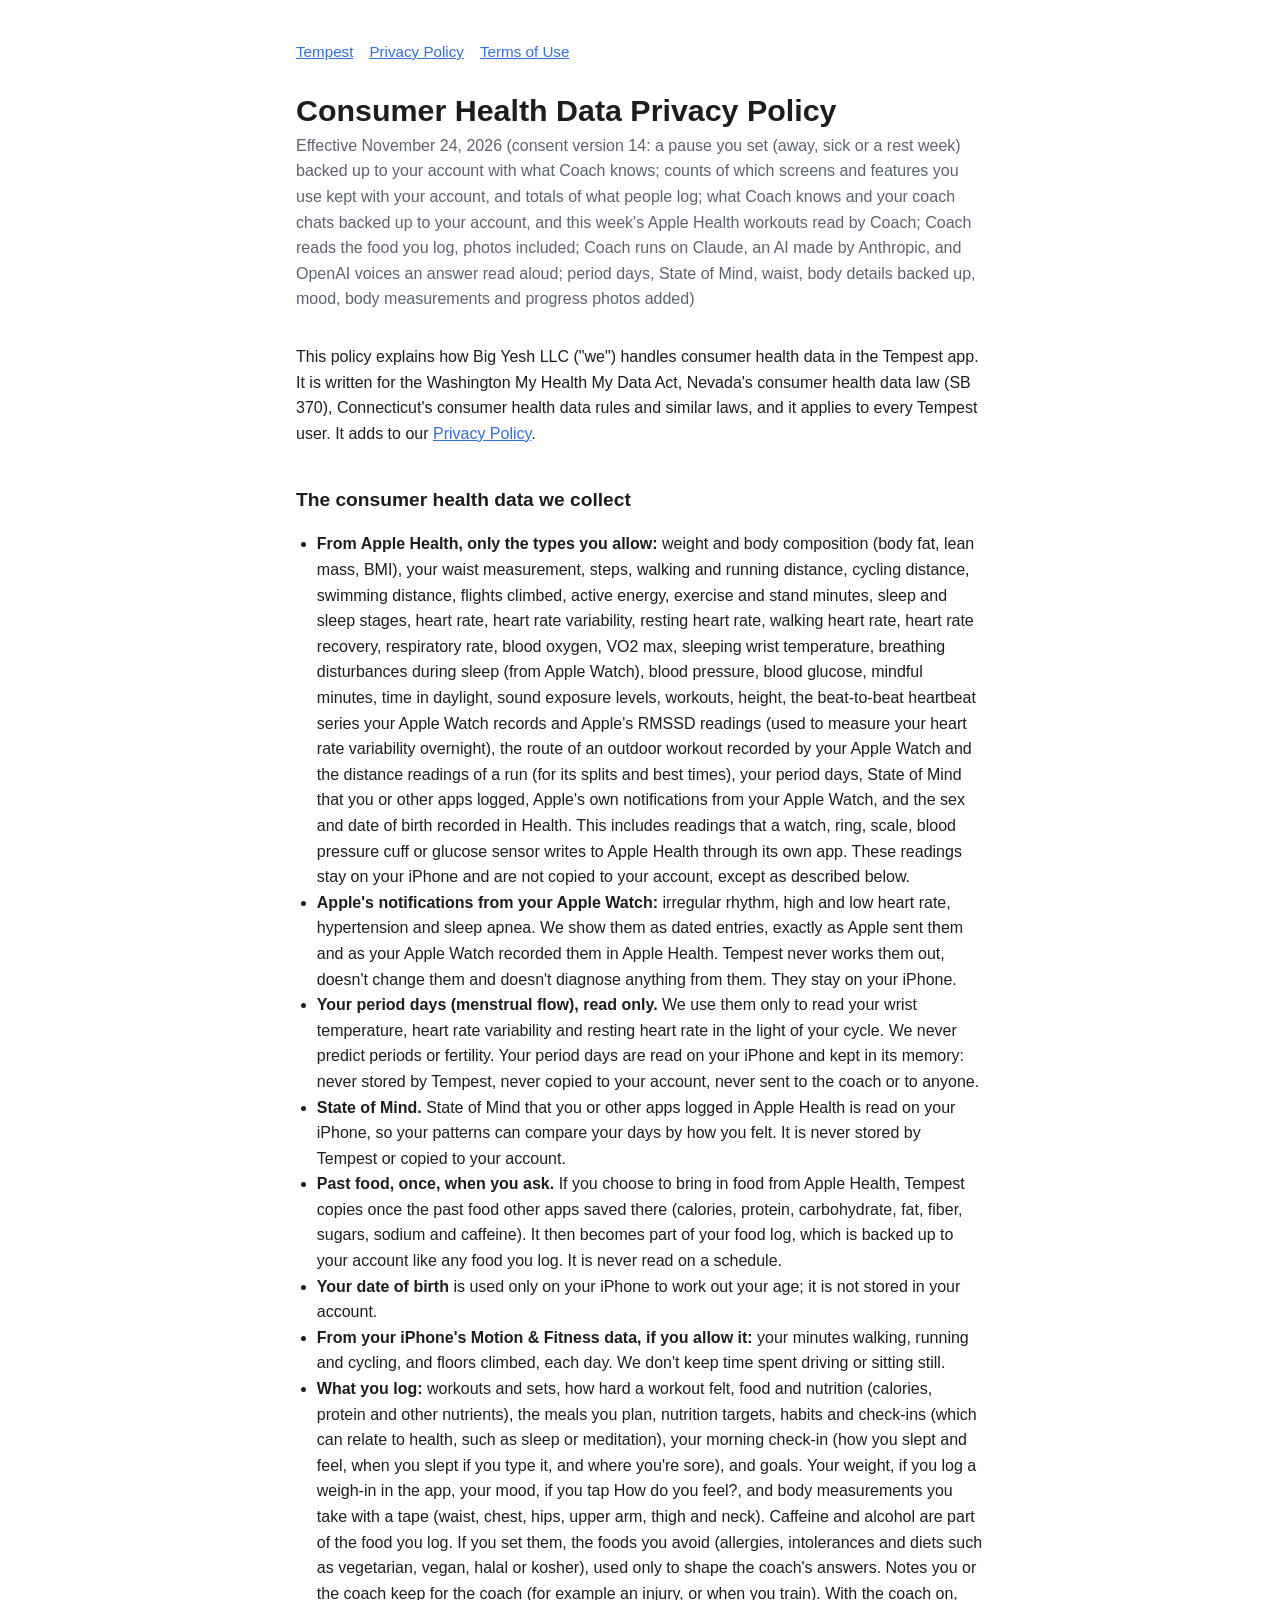
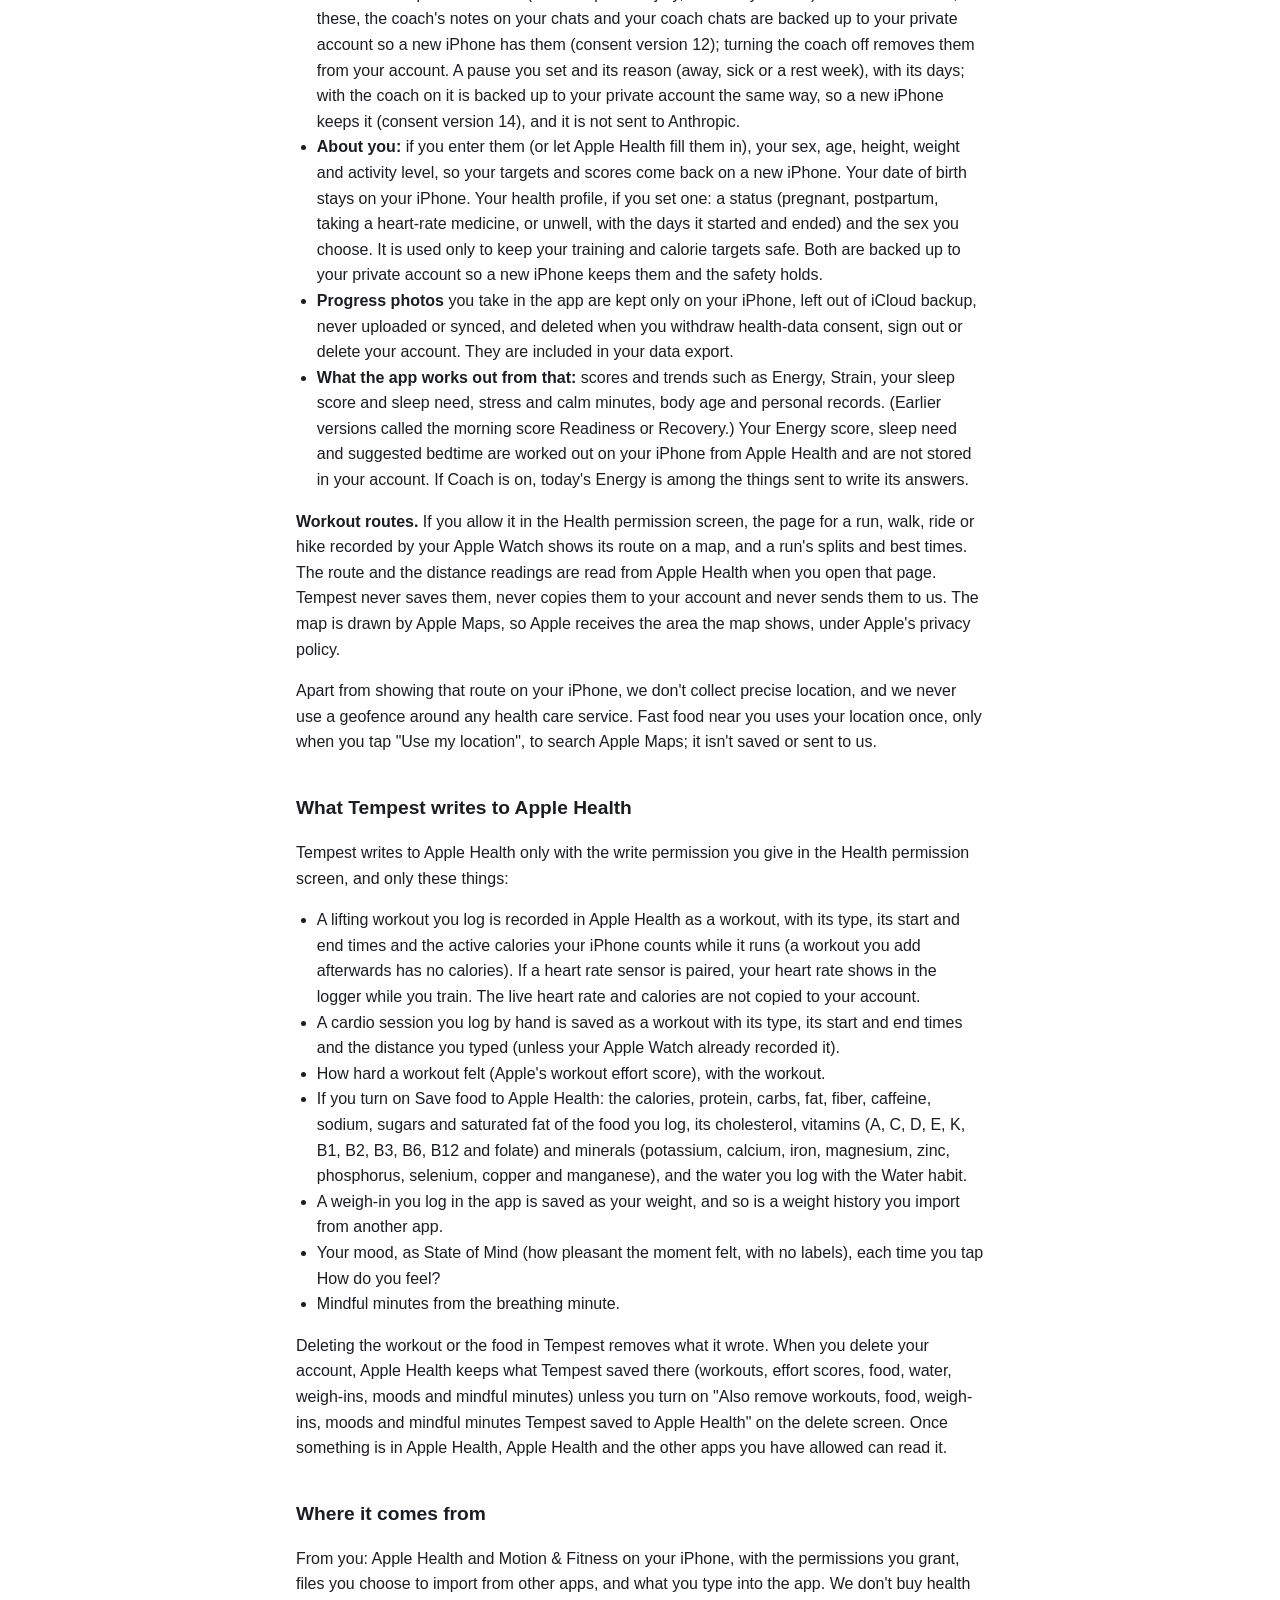
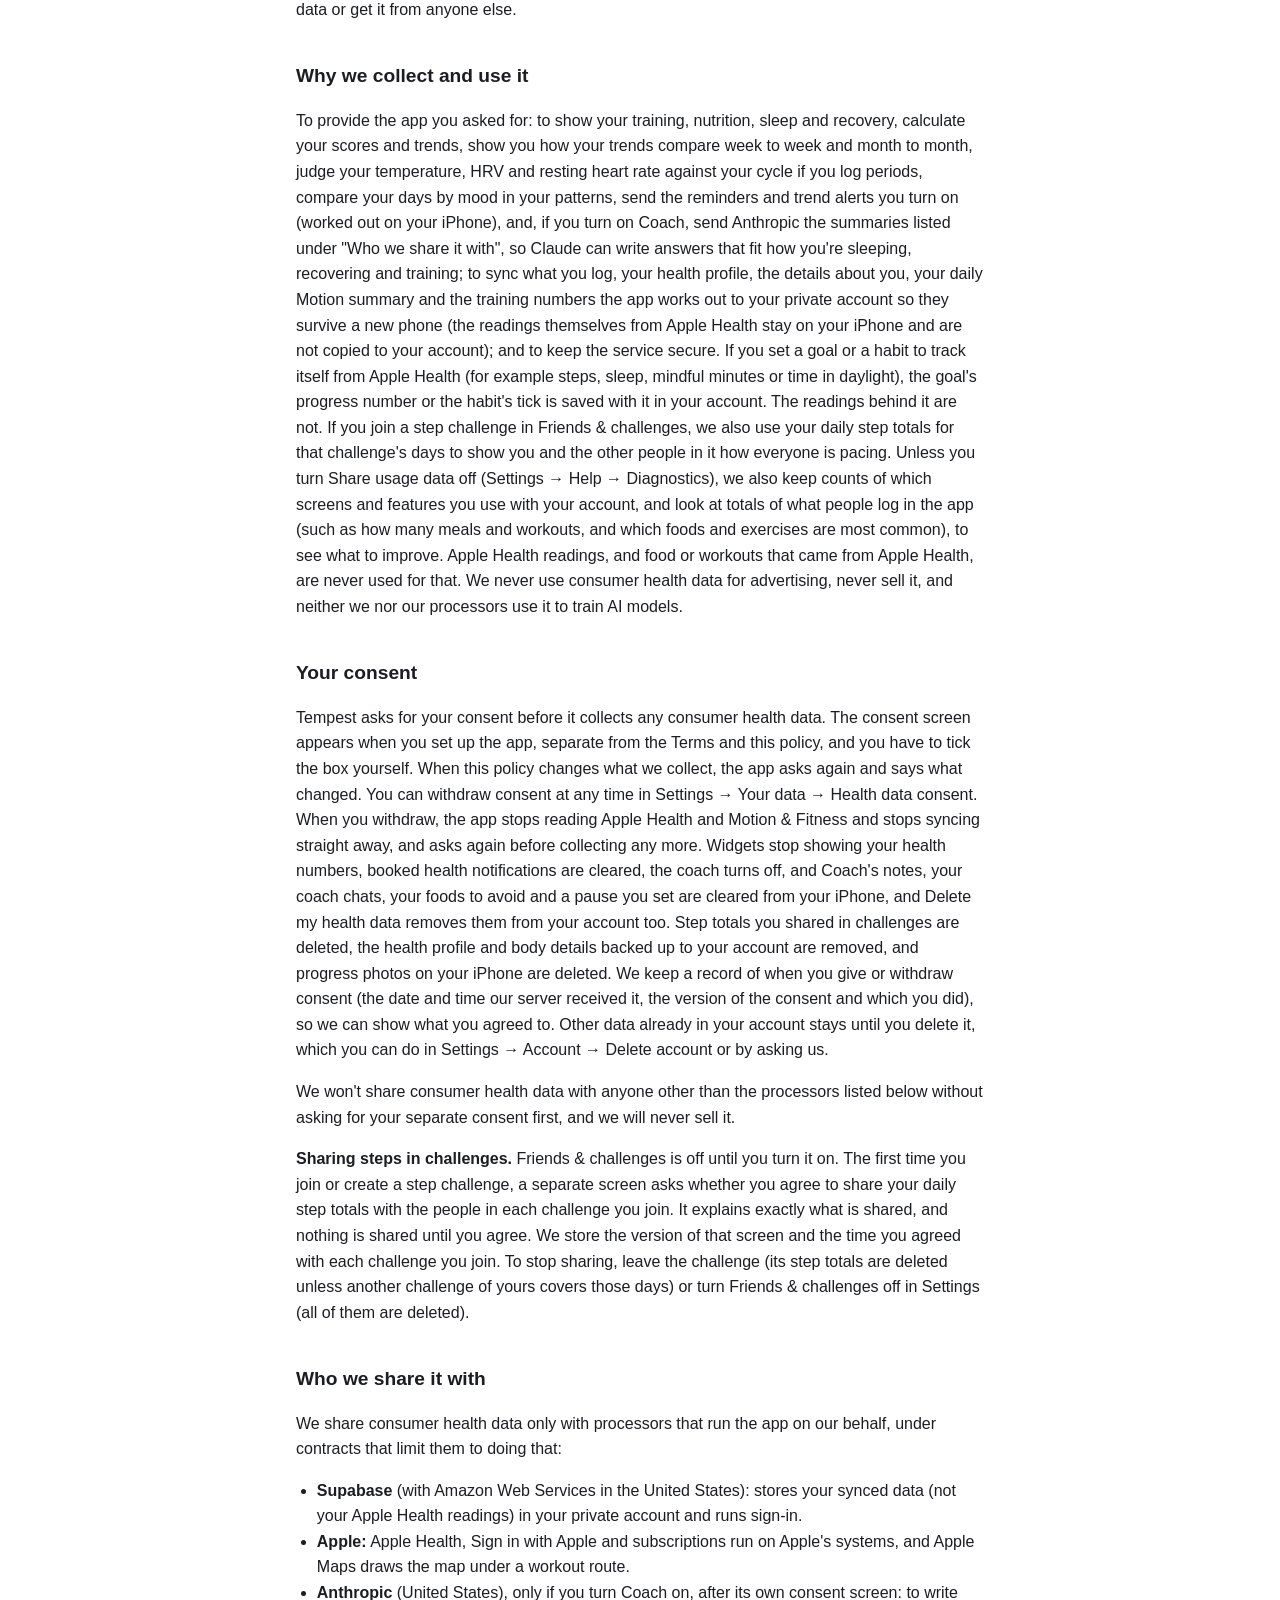
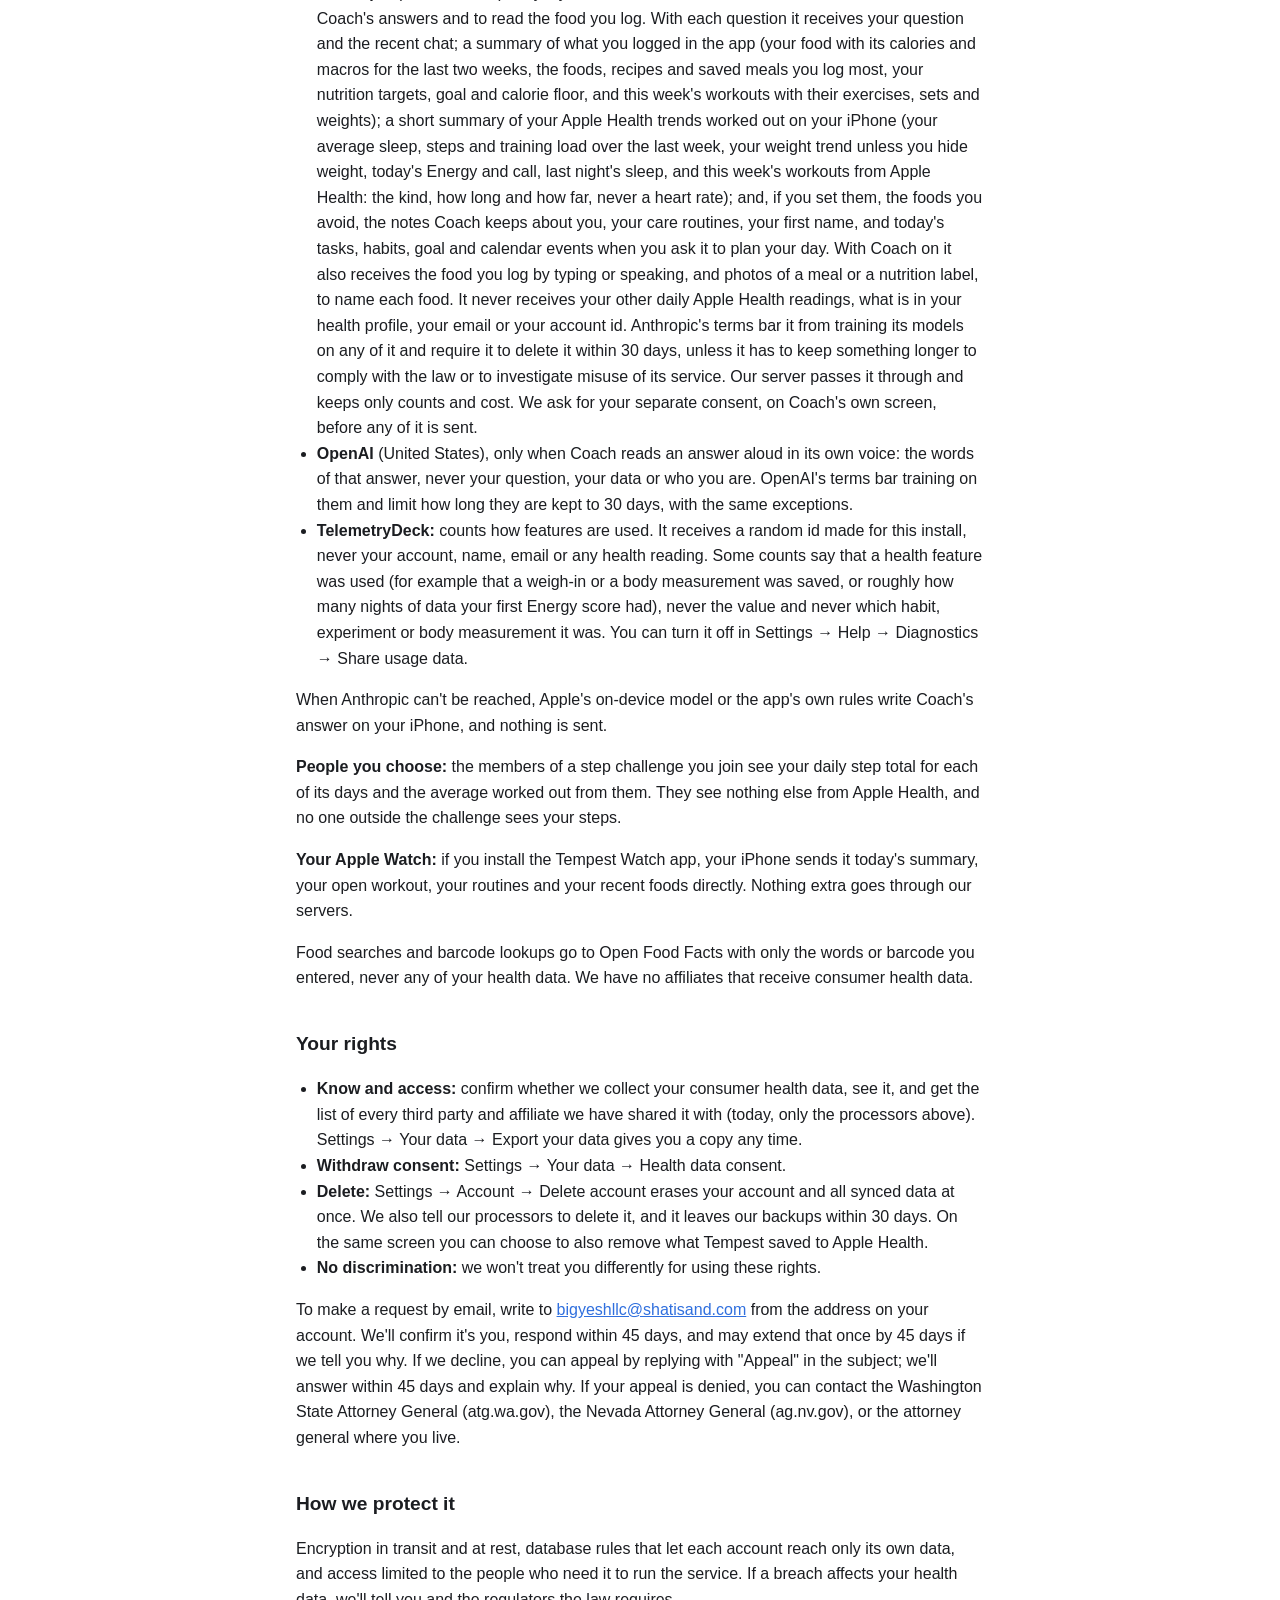
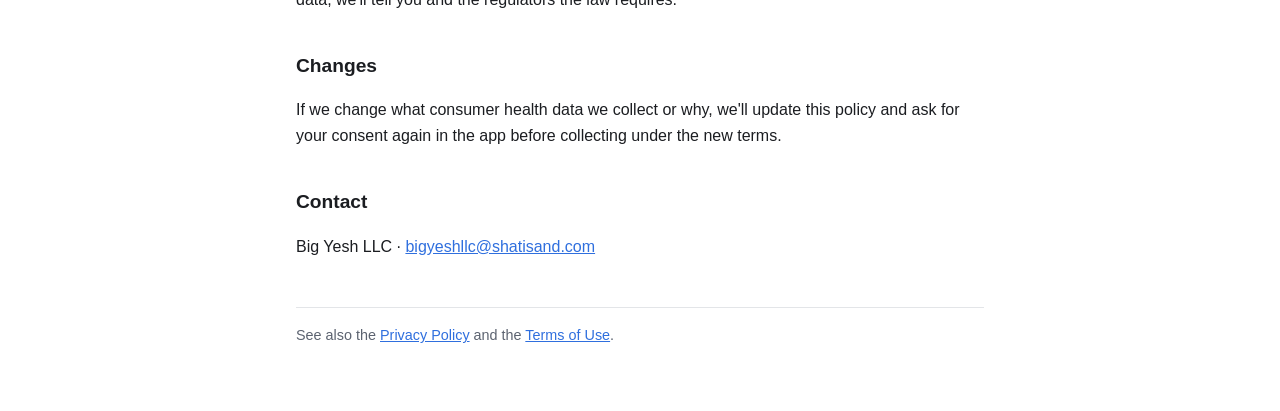
==== commit 0dea72d5: "Privacy and health data at consent 14: a pause you set is kept with your account Co-Authored-By: Cla" ====
--- a/health-data/index.html
+++ b/health-data/index.html
@@ -4,7 +4,7 @@
 <body><main>
 <nav><a href="../">Tempest</a><a href="../privacy/">Privacy Policy</a><a href="../terms/">Terms of Use</a></nav>
 <h1>Consumer Health Data Privacy Policy</h1>
-<p class="meta">Effective November 24, 2026 (consent version 13: counts of which screens and features you use kept with your account, and totals of what people log; what Coach knows and your coach chats backed up to your account, and this week's Apple Health workouts read by Coach; Coach reads the food you log, photos included; Coach runs on Claude, an AI made by Anthropic, and OpenAI voices an answer read aloud; period days, State of Mind, waist, body details backed up, mood, body measurements and progress photos added)</p>
+<p class="meta">Effective November 24, 2026 (consent version 14: a pause you set (away, sick or a rest week) backed up to your account with what Coach knows; counts of which screens and features you use kept with your account, and totals of what people log; what Coach knows and your coach chats backed up to your account, and this week's Apple Health workouts read by Coach; Coach reads the food you log, photos included; Coach runs on Claude, an AI made by Anthropic, and OpenAI voices an answer read aloud; period days, State of Mind, waist, body details backed up, mood, body measurements and progress photos added)</p>
 
 <p>This policy explains how Big Yesh LLC ("we") handles consumer health data in the Tempest app. It is written for the Washington My Health My Data Act, Nevada's consumer health data law (SB 370), Connecticut's consumer health data rules and similar laws, and it applies to every Tempest user. It adds to our <a href="../privacy/">Privacy Policy</a>.</p>
 
@@ -17,7 +17,7 @@
 <li><strong>Past food, once, when you ask.</strong> If you choose to bring in food from Apple Health, Tempest copies once the past food other apps saved there (calories, protein, carbohydrate, fat, fiber, sugars, sodium and caffeine). It then becomes part of your food log, which is backed up to your account like any food you log. It is never read on a schedule.</li>
 <li><strong>Your date of birth</strong> is used only on your iPhone to work out your age; it is not stored in your account.</li>
 <li><strong>From your iPhone's Motion &amp; Fitness data, if you allow it:</strong> your minutes walking, running and cycling, and floors climbed, each day. We don't keep time spent driving or sitting still.</li>
-<li><strong>What you log:</strong> workouts and sets, how hard a workout felt, food and nutrition (calories, protein and other nutrients), the meals you plan, nutrition targets, habits and check-ins (which can relate to health, such as sleep or meditation), your morning check-in (how you slept and feel, when you slept if you type it, and where you're sore), and goals. Your weight, if you log a weigh-in in the app, your mood, if you tap How do you feel?, and body measurements you take with a tape (waist, chest, hips, upper arm, thigh and neck). Caffeine and alcohol are part of the food you log. If you set them, the foods you avoid (allergies, intolerances and diets such as vegetarian, vegan, halal or kosher), used only to shape the coach's answers. Notes you or the coach keep for the coach (for example an injury, or when you train). With the coach on, these, the coach's notes on your chats and your coach chats are backed up to your private account so a new iPhone has them (consent version 12); turning the coach off removes them from your account.</li>
+<li><strong>What you log:</strong> workouts and sets, how hard a workout felt, food and nutrition (calories, protein and other nutrients), the meals you plan, nutrition targets, habits and check-ins (which can relate to health, such as sleep or meditation), your morning check-in (how you slept and feel, when you slept if you type it, and where you're sore), and goals. Your weight, if you log a weigh-in in the app, your mood, if you tap How do you feel?, and body measurements you take with a tape (waist, chest, hips, upper arm, thigh and neck). Caffeine and alcohol are part of the food you log. If you set them, the foods you avoid (allergies, intolerances and diets such as vegetarian, vegan, halal or kosher), used only to shape the coach's answers. Notes you or the coach keep for the coach (for example an injury, or when you train). With the coach on, these, the coach's notes on your chats and your coach chats are backed up to your private account so a new iPhone has them (consent version 12); turning the coach off removes them from your account. A pause you set and its reason (away, sick or a rest week), with its days; with the coach on it is backed up to your private account the same way, so a new iPhone keeps it (consent version 14), and it is not sent to Anthropic.</li>
 <li><strong>About you:</strong> if you enter them (or let Apple Health fill them in), your sex, age, height, weight and activity level, so your targets and scores come back on a new iPhone. Your date of birth stays on your iPhone. Your health profile, if you set one: a status (pregnant, postpartum, taking a heart-rate medicine, or unwell, with the days it started and ended) and the sex you choose. It is used only to keep your training and calorie targets safe. Both are backed up to your private account so a new iPhone keeps them and the safety holds.</li>
 <li><strong>Progress photos</strong> you take in the app are kept only on your iPhone, left out of iCloud backup, never uploaded or synced, and deleted when you withdraw health-data consent, sign out or delete your account. They are included in your data export.</li>
 <li><strong>What the app works out from that:</strong> scores and trends such as Energy, Strain, your sleep score and sleep need, stress and calm minutes, body age and personal records. (Earlier versions called the morning score Readiness or Recovery.) Your Energy score, sleep need and suggested bedtime are worked out on your iPhone from Apple Health and are not stored in your account. If Coach is on, today's Energy is among the things sent to write its answers.</li>
@@ -45,7 +45,7 @@
 <p>To provide the app you asked for: to show your training, nutrition, sleep and recovery, calculate your scores and trends, show you how your trends compare week to week and month to month, judge your temperature, HRV and resting heart rate against your cycle if you log periods, compare your days by mood in your patterns, send the reminders and trend alerts you turn on (worked out on your iPhone), and, if you turn on Coach, send Anthropic the summaries listed under "Who we share it with", so Claude can write answers that fit how you're sleeping, recovering and training; to sync what you log, your health profile, the details about you, your daily Motion summary and the training numbers the app works out to your private account so they survive a new phone (the readings themselves from Apple Health stay on your iPhone and are not copied to your account); and to keep the service secure. If you set a goal or a habit to track itself from Apple Health (for example steps, sleep, mindful minutes or time in daylight), the goal's progress number or the habit's tick is saved with it in your account. The readings behind it are not. If you join a step challenge in Friends &amp; challenges, we also use your daily step totals for that challenge's days to show you and the other people in it how everyone is pacing. Unless you turn Share usage data off (Settings &rarr; Help &rarr; Diagnostics), we also keep counts of which screens and features you use with your account, and look at totals of what people log in the app (such as how many meals and workouts, and which foods and exercises are most common), to see what to improve. Apple Health readings, and food or workouts that came from Apple Health, are never used for that. We never use consumer health data for advertising, never sell it, and neither we nor our processors use it to train AI models.</p>
 
 <h2>Your consent</h2>
-<p>Tempest asks for your consent before it collects any consumer health data. The consent screen appears when you set up the app, separate from the Terms and this policy, and you have to tick the box yourself. When this policy changes what we collect, the app asks again and says what changed. You can withdraw consent at any time in Settings &rarr; Your data &rarr; Health data consent. When you withdraw, the app stops reading Apple Health and Motion &amp; Fitness and stops syncing straight away, and asks again before collecting any more. Widgets stop showing your health numbers, booked health notifications are cleared, the coach turns off, and Coach's notes, your coach chats and your foods to avoid are cleared from your iPhone, and Delete my health data removes them from your account too. Step totals you shared in challenges are deleted, the health profile and body details backed up to your account are removed, and progress photos on your iPhone are deleted. We keep a record of when you give or withdraw consent (the date and time our server received it, the version of the consent and which you did), so we can show what you agreed to. Other data already in your account stays until you delete it, which you can do in Settings &rarr; Account &rarr; Delete account or by asking us.</p>
+<p>Tempest asks for your consent before it collects any consumer health data. The consent screen appears when you set up the app, separate from the Terms and this policy, and you have to tick the box yourself. When this policy changes what we collect, the app asks again and says what changed. You can withdraw consent at any time in Settings &rarr; Your data &rarr; Health data consent. When you withdraw, the app stops reading Apple Health and Motion &amp; Fitness and stops syncing straight away, and asks again before collecting any more. Widgets stop showing your health numbers, booked health notifications are cleared, the coach turns off, and Coach's notes, your coach chats, your foods to avoid and a pause you set are cleared from your iPhone, and Delete my health data removes them from your account too. Step totals you shared in challenges are deleted, the health profile and body details backed up to your account are removed, and progress photos on your iPhone are deleted. We keep a record of when you give or withdraw consent (the date and time our server received it, the version of the consent and which you did), so we can show what you agreed to. Other data already in your account stays until you delete it, which you can do in Settings &rarr; Account &rarr; Delete account or by asking us.</p>
 <p>We won't share consumer health data with anyone other than the processors listed below without asking for your separate consent first, and we will never sell it.</p>
 <p><strong>Sharing steps in challenges.</strong> Friends &amp; challenges is off until you turn it on. The first time you join or create a step challenge, a separate screen asks whether you agree to share your daily step totals with the people in each challenge you join. It explains exactly what is shared, and nothing is shared until you agree. We store the version of that screen and the time you agreed with each challenge you join. To stop sharing, leave the challenge (its step totals are deleted unless another challenge of yours covers those days) or turn Friends &amp; challenges off in Settings (all of them are deleted).</p>
 
